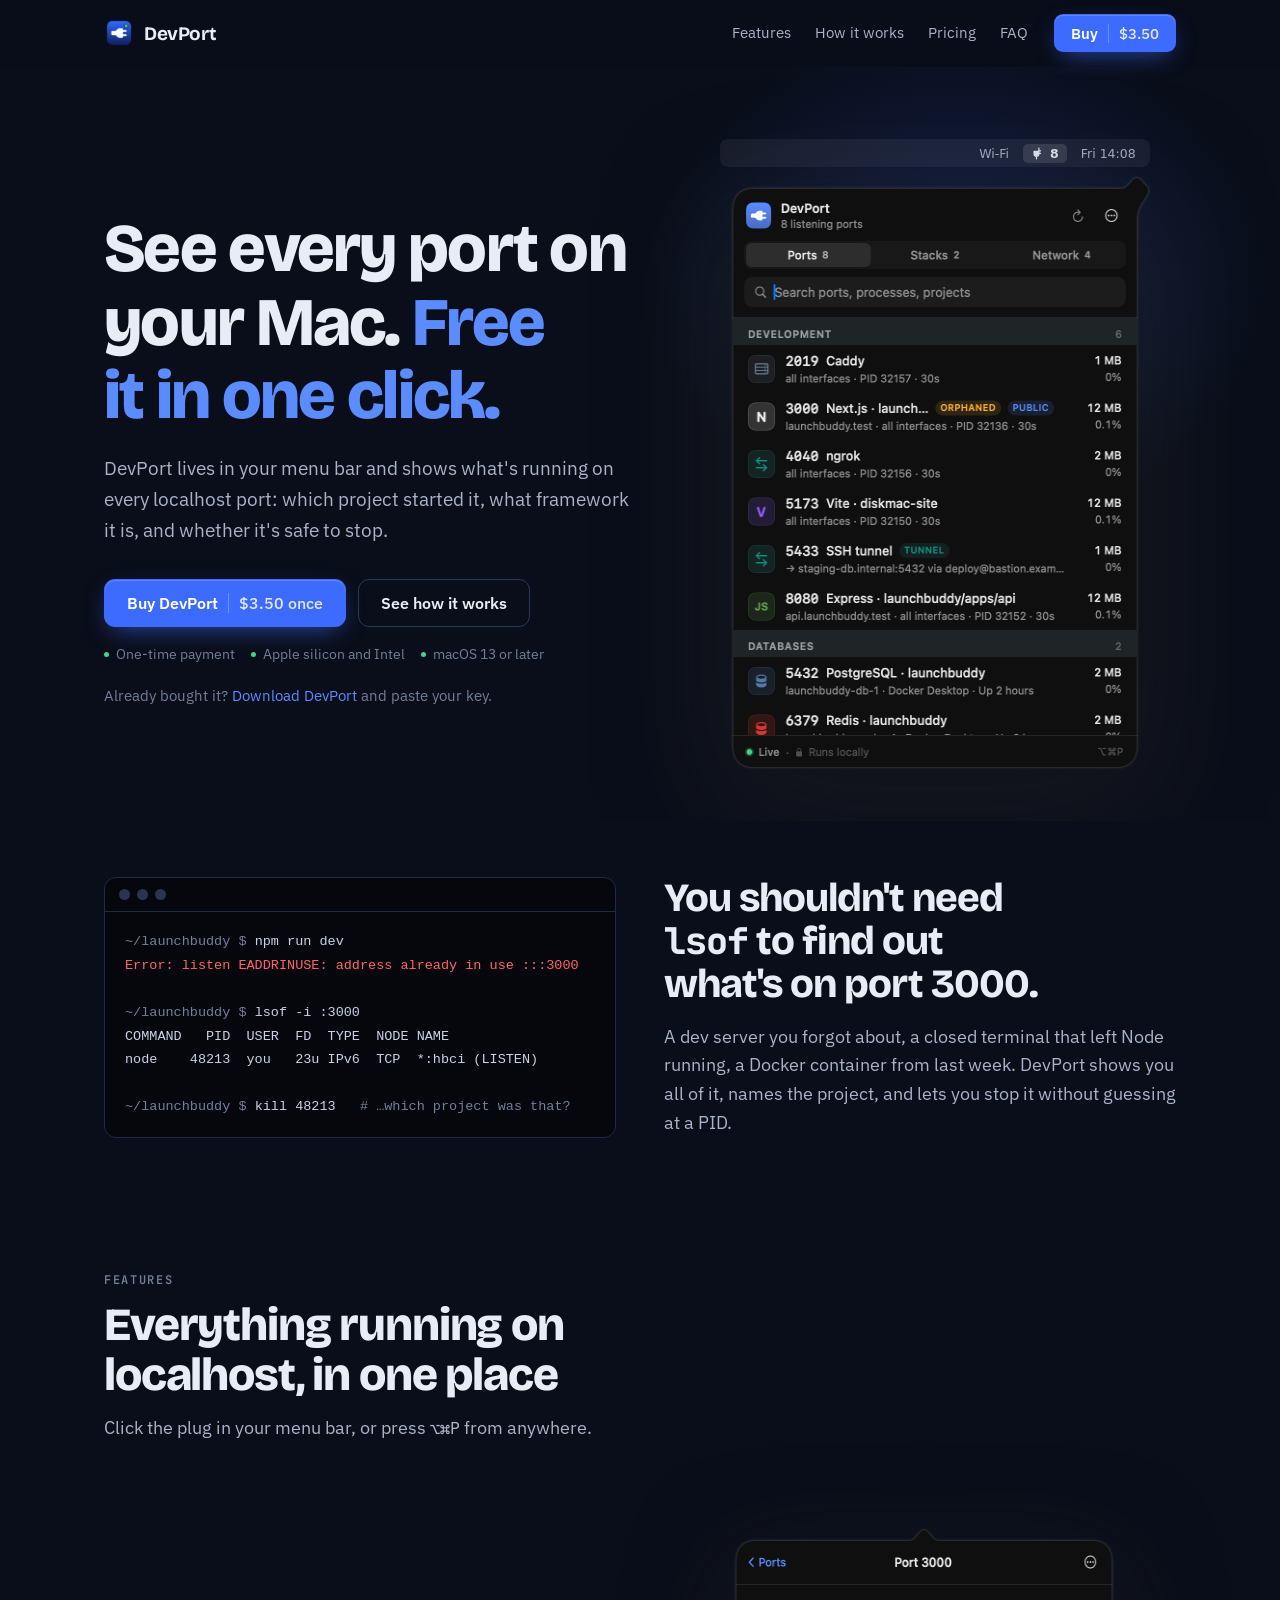
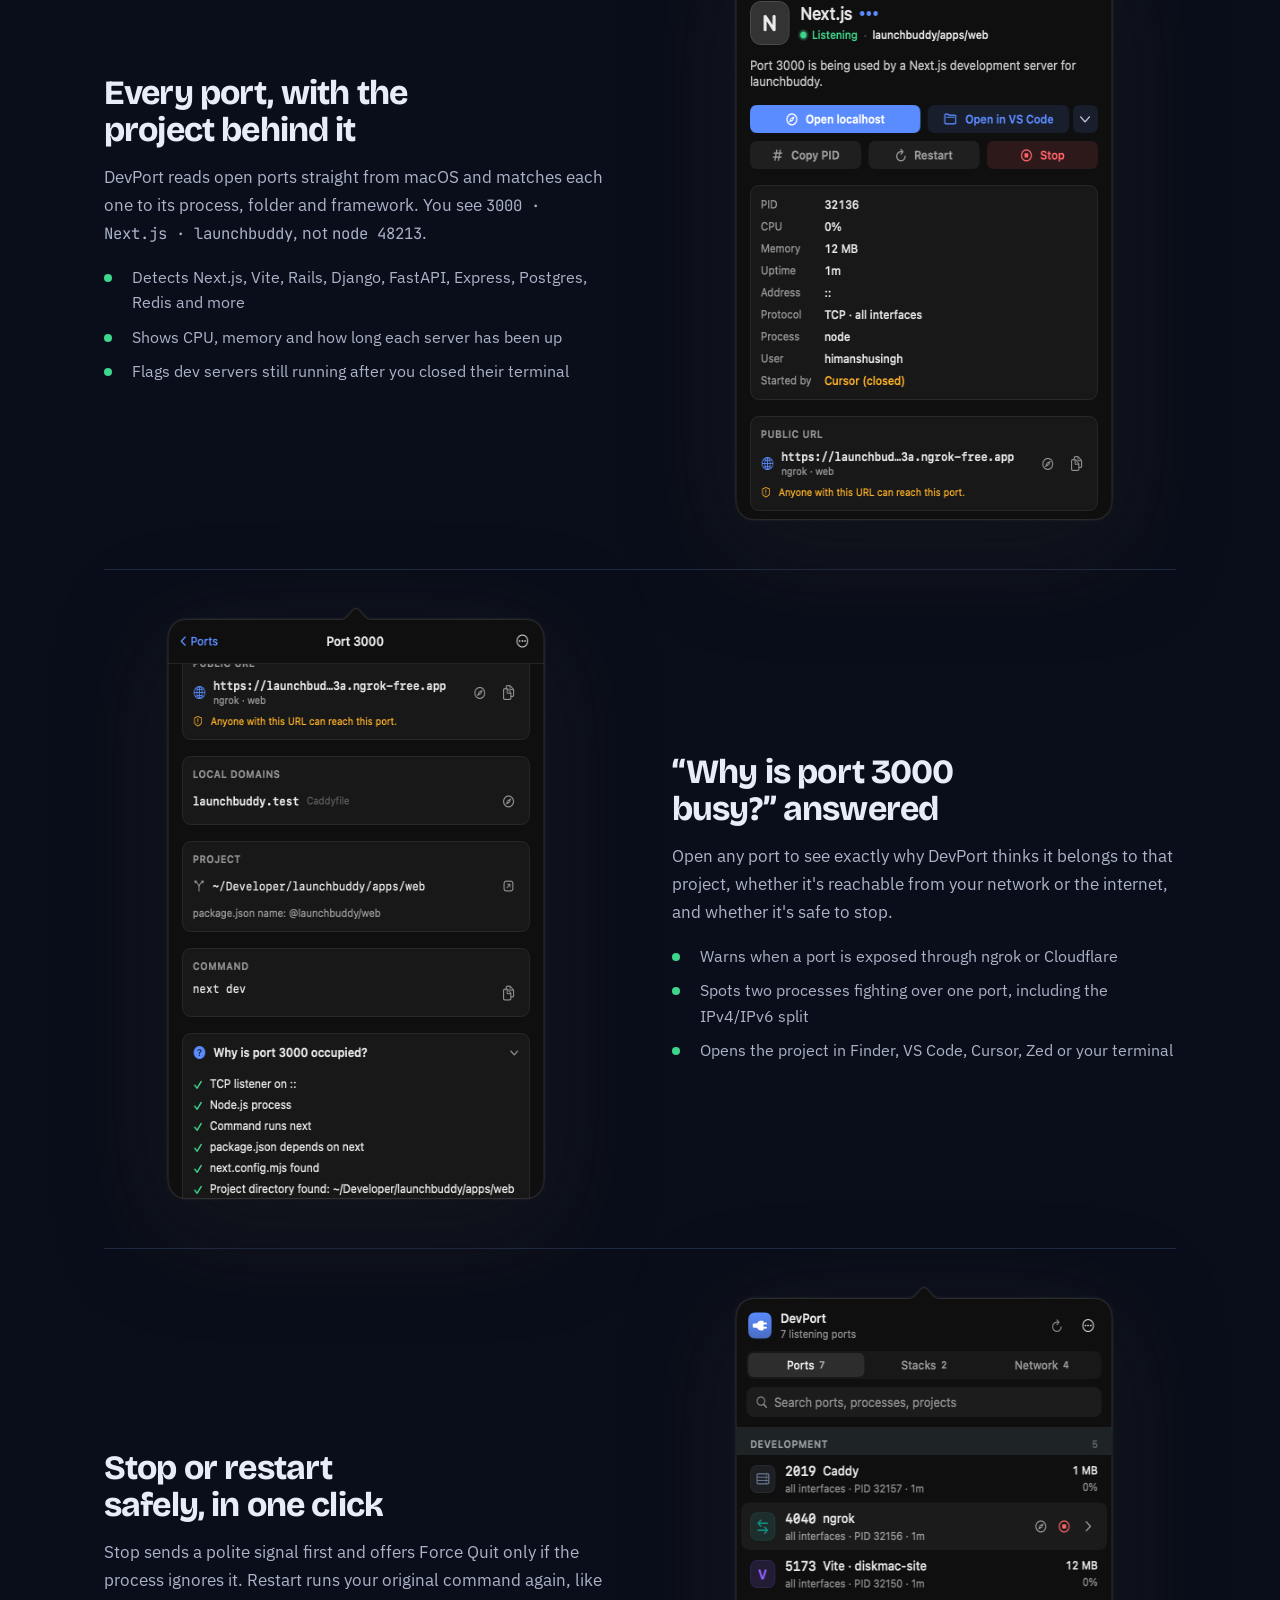
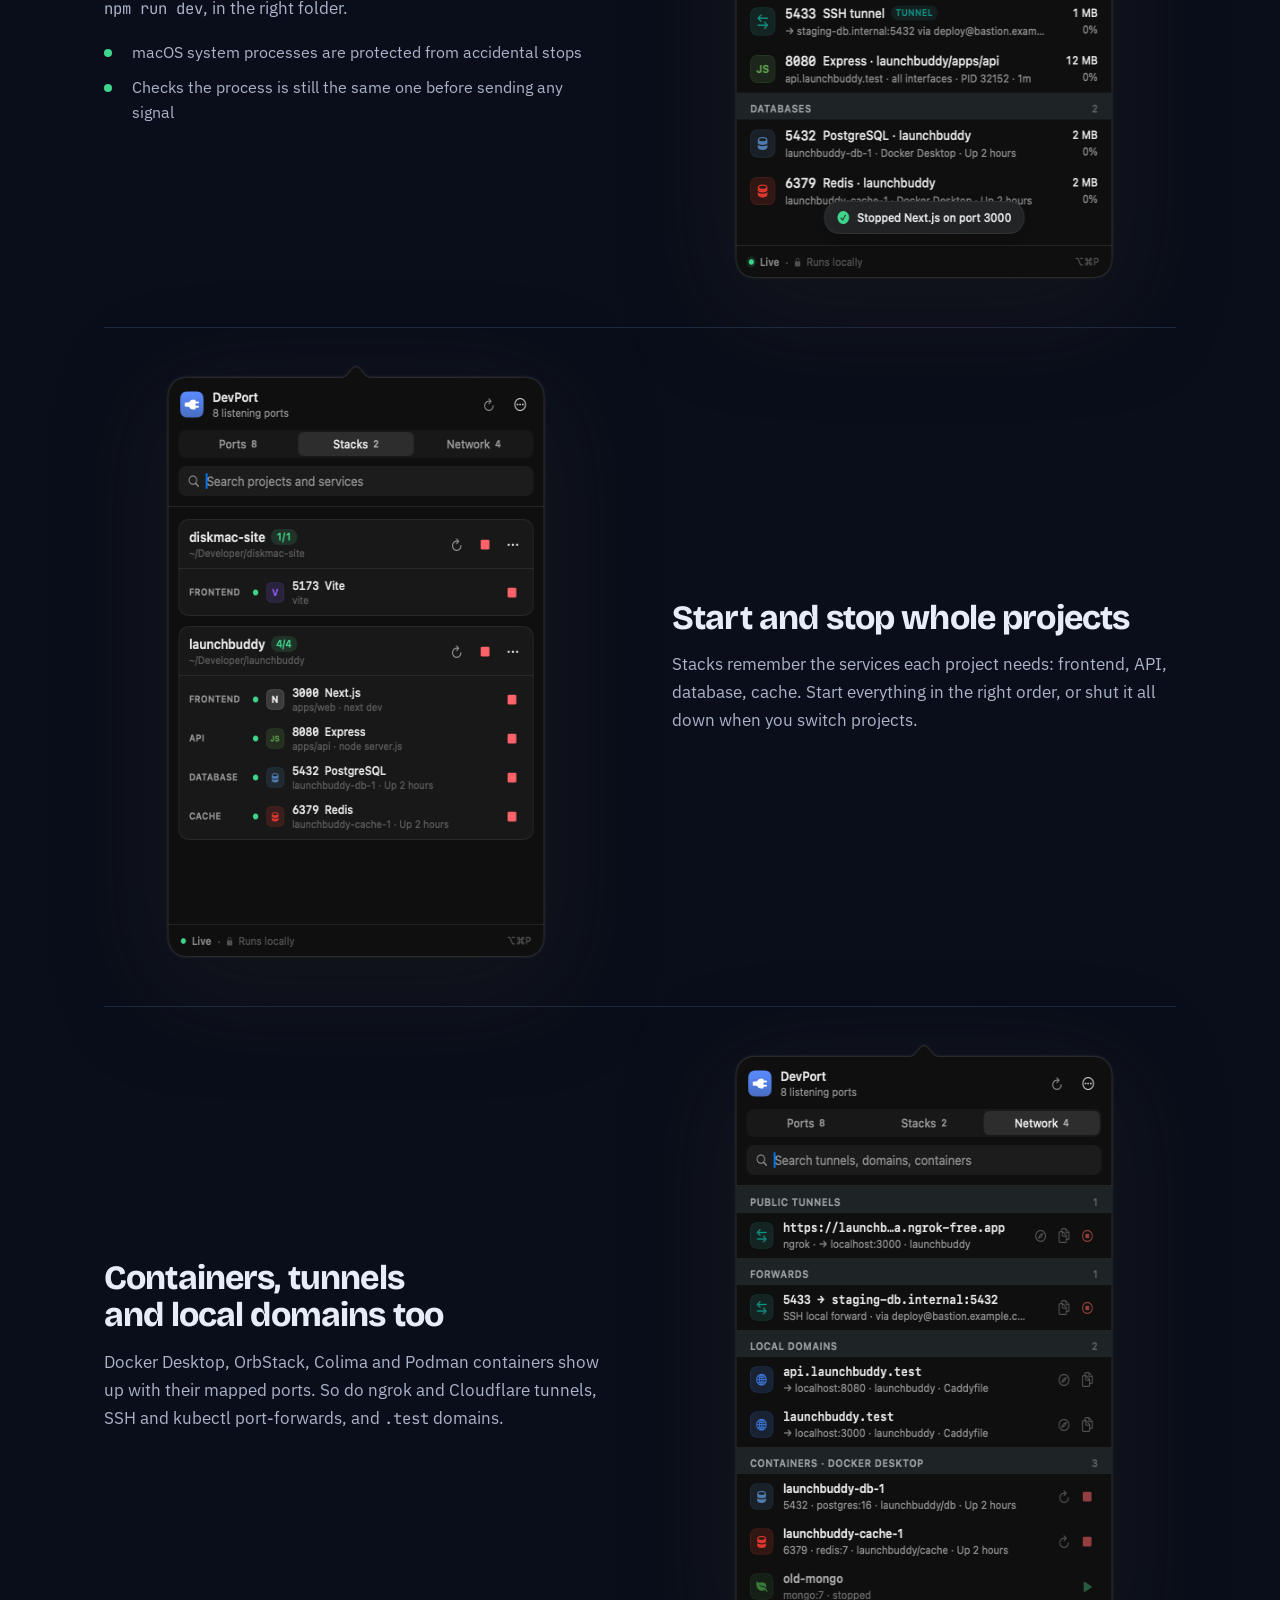
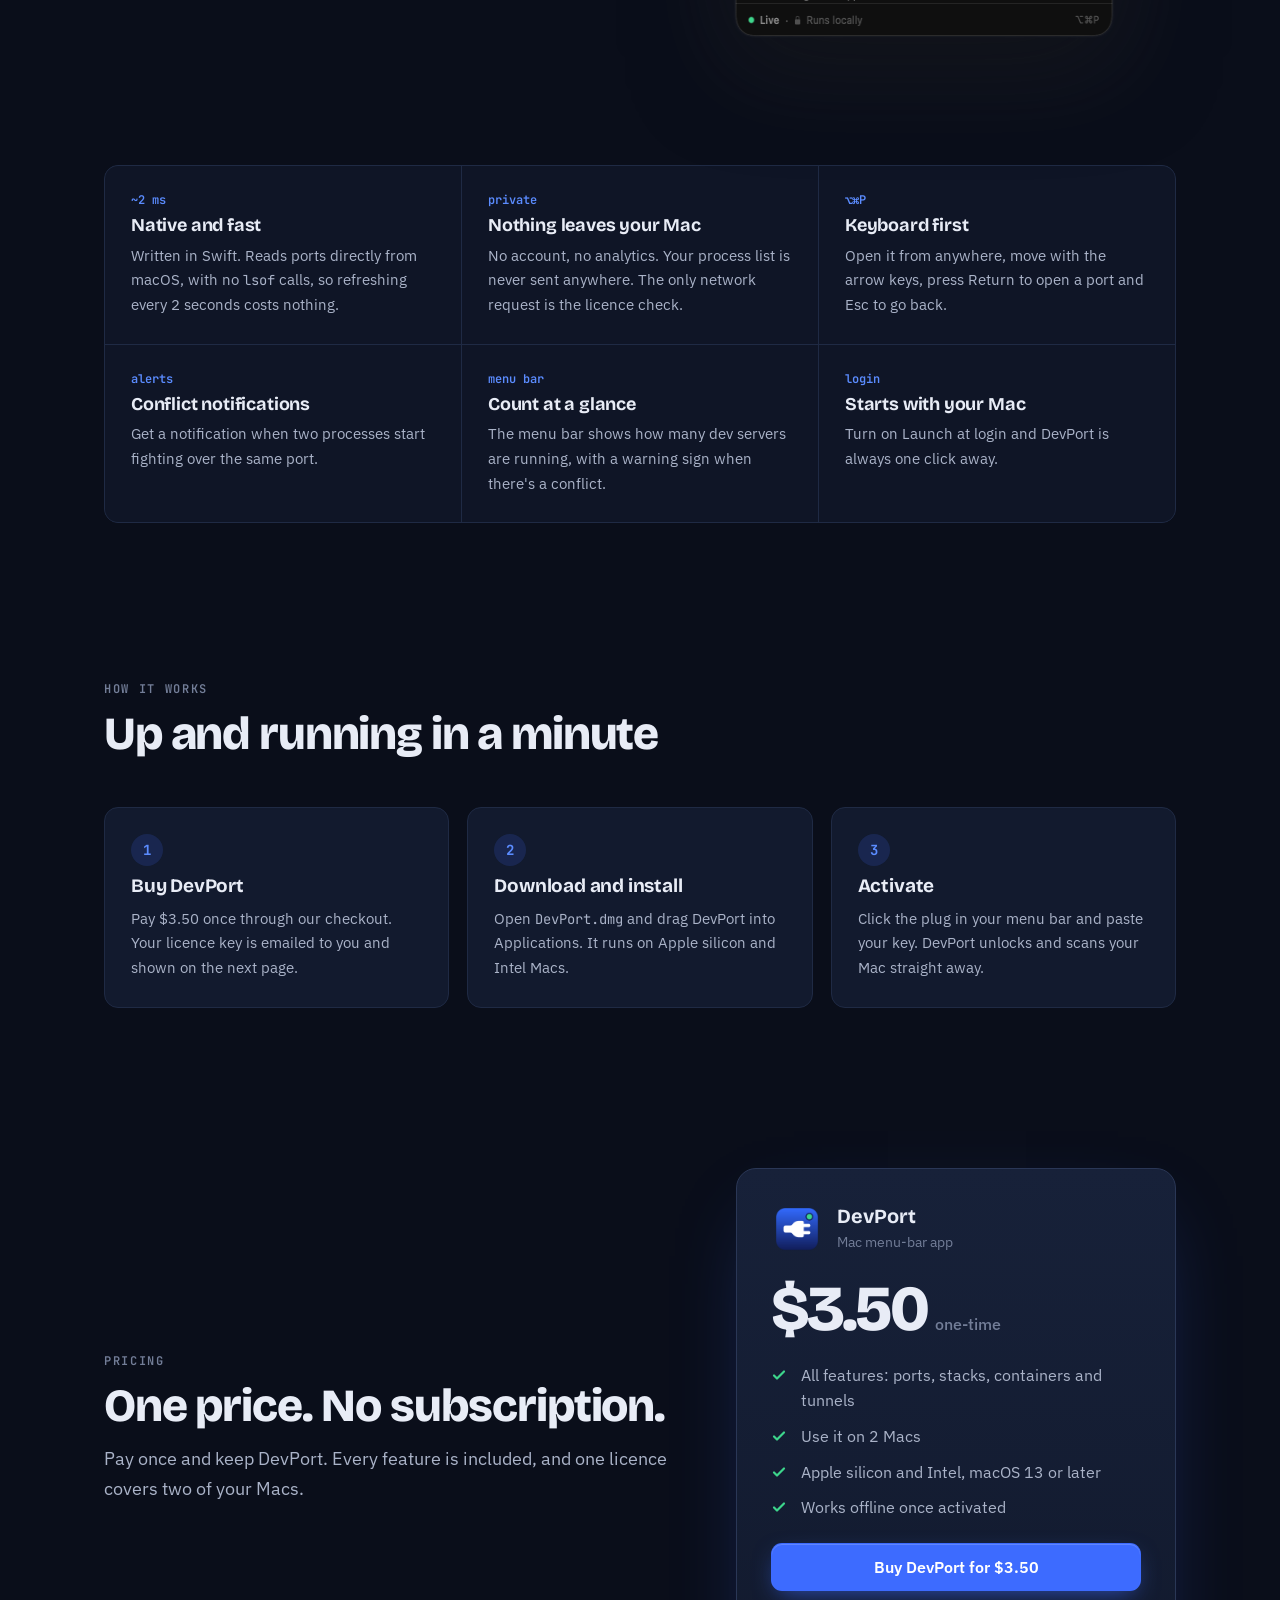
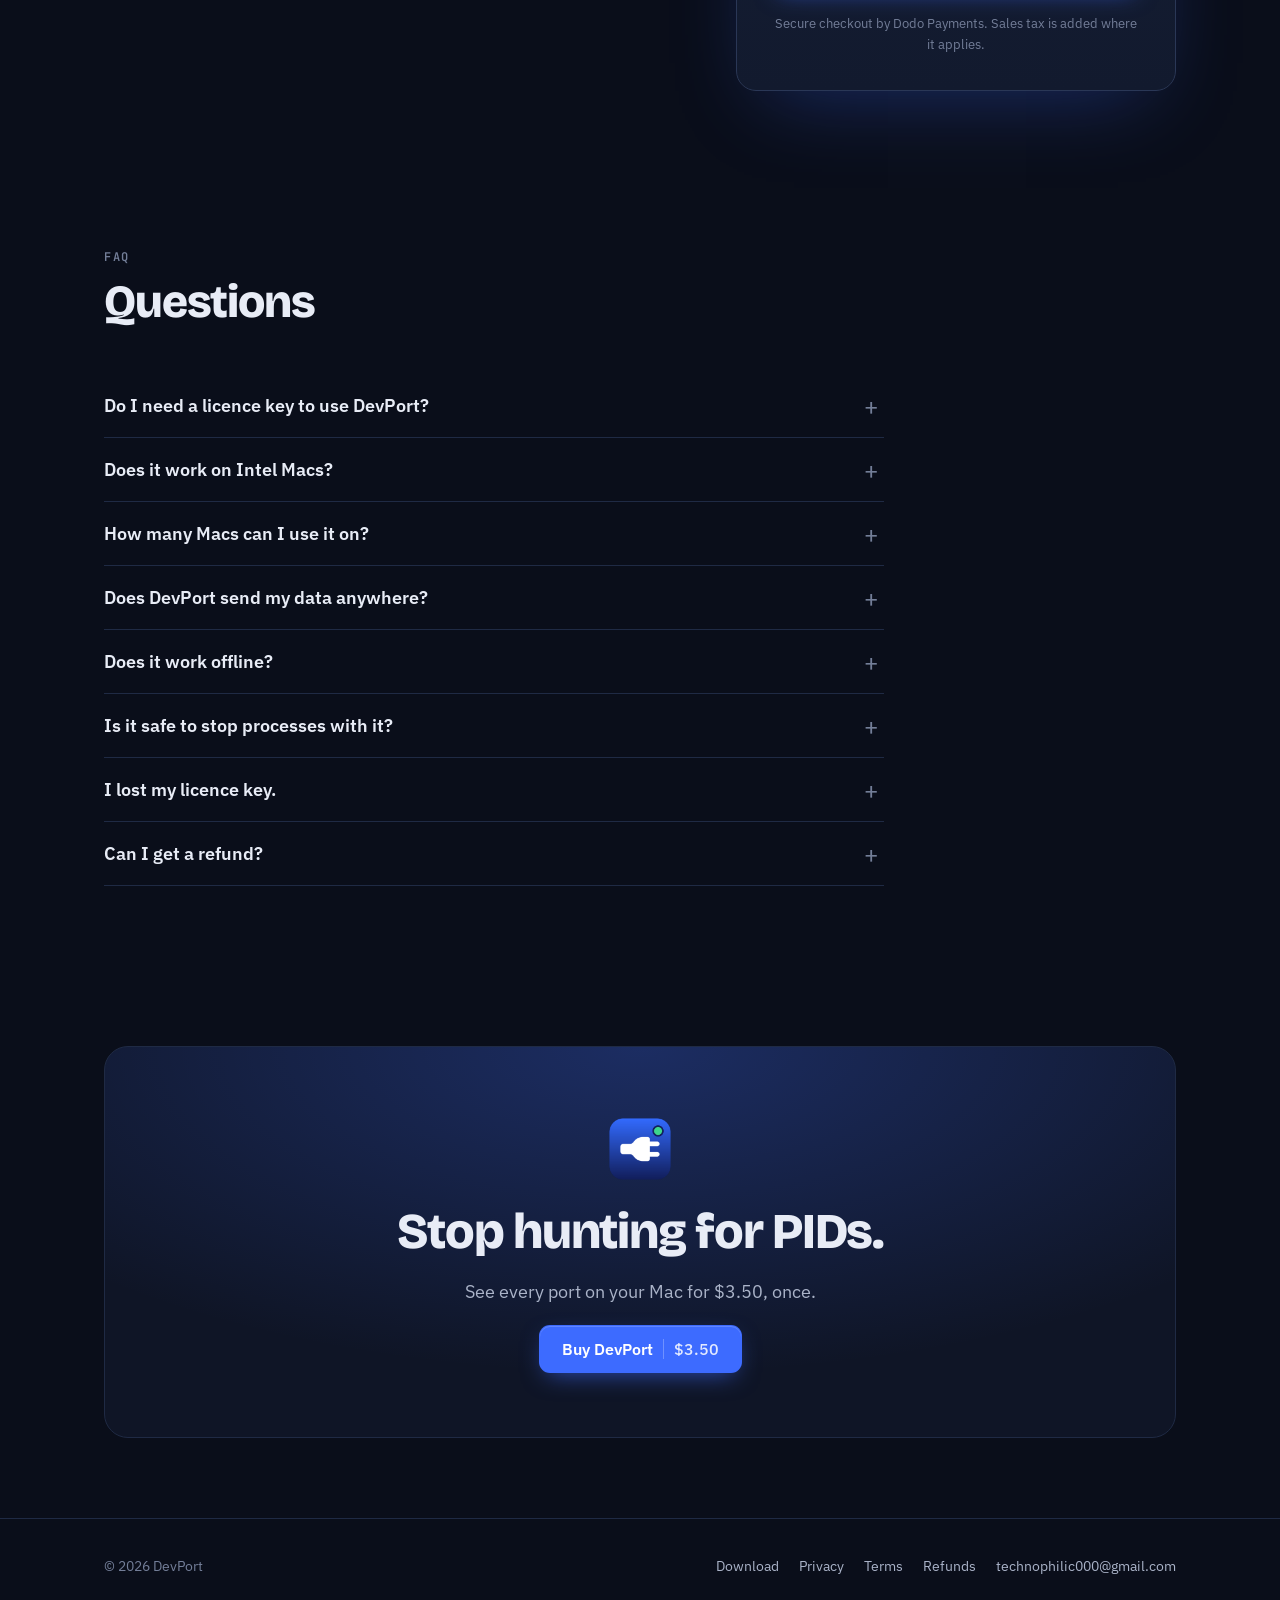
==== index.html @ 327ca601 "DevPort website: landing page, checkout thank-you page, policies and notarised DMG Static site for V" ====
<!doctype html>
<html lang="en">
<head>
<meta charset="utf-8">
<meta name="viewport" content="width=device-width, initial-scale=1, viewport-fit=cover">
<title>DevPort: see every port on your Mac</title>
<meta name="description" content="DevPort lives in your Mac's menu bar and shows what's running on every port: the project, the framework, the process. Stop or restart it in one click. $3.50 once.">
<meta property="og:title" content="DevPort: see every port on your Mac">
<meta property="og:description" content="Port 3000 is taken again. DevPort tells you by what and frees it in one click. A $3.50 Mac menu-bar app.">
<meta property="og:image" content="/assets/ports-list.png">
<meta property="og:type" content="website">
<meta name="twitter:card" content="summary_large_image">
<meta name="theme-color" content="#0A0E1A">
<link rel="icon" type="image/png" href="/assets/favicon.png">
<link rel="apple-touch-icon" href="/assets/icon.png">
<link rel="preconnect" href="https://fonts.googleapis.com">
<link rel="preconnect" href="https://fonts.gstatic.com" crossorigin>
<link rel="stylesheet" href="https://fonts.googleapis.com/css2?family=Bricolage+Grotesque:opsz,wght@12..96,600;12..96,700;12..96,800&family=IBM+Plex+Sans:wght@400;500;600&family=JetBrains+Mono:wght@400;600&display=swap">
<link rel="stylesheet" href="/styles.css">
<script type="application/ld+json">
{"@context":"https://schema.org","@type":"SoftwareApplication","name":"DevPort","operatingSystem":"macOS 13 or later","applicationCategory":"DeveloperApplication","offers":{"@type":"Offer","price":"3.50","priceCurrency":"USD"}}
</script>
</head>
<body>

<nav id="nav"><div class="wrap">
  <a class="brand" href="/"><img src="/assets/icon.png" alt="">DevPort</a>
  <div class="links">
    <a href="#features">Features</a>
    <a href="#how">How it works</a>
    <a href="#pricing">Pricing</a>
    <a href="#faq">FAQ</a>
  </div>
  <a class="btn btn-primary btn-sm" data-buy href="https://checkout.dodopayments.com/buy/pdt_0NoQZXsQrLCafVXr53l5H">Buy <span class="price">$3.50</span></a>
</div></nav>

<header class="hero"><div class="wrap">
  <div>
    <h1>See every port on your Mac. <em>Free it in one click.</em></h1>
    <p class="sub">DevPort lives in your menu bar and shows what's running on every localhost port: which project started it, what framework it is, and whether it's safe to stop.</p>
    <div class="cta-row">
      <a class="btn btn-primary" data-buy href="https://checkout.dodopayments.com/buy/pdt_0NoQZXsQrLCafVXr53l5H">Buy DevPort <span class="price">$3.50 once</span></a>
      <a class="btn btn-ghost" href="#features">See how it works</a>
    </div>
    <div class="meta">
      <span>One-time payment</span><span>Apple silicon and Intel</span><span>macOS 13 or later</span>
    </div>
    <p class="already">Already bought it? <a href="/DevPort.dmg" download>Download DevPort</a> and paste your key.</p>
  </div>
  <div class="shot">
    <div class="menubar-strip" aria-hidden="true">
      <span>Wi-Fi</span>
      <b><svg viewBox="0 0 16 16" fill="currentColor"><path d="M9 1.5a.75.75 0 0 1 1.5 0V4h1.25a.75.75 0 0 1 0 1.5H10.5V7h1.25a.75.75 0 0 1 0 1.5H10.5v.25A3.75 3.75 0 0 1 7.5 12.4V14.5a.75.75 0 0 1-1.5 0v-2.1A3.75 3.75 0 0 1 3 8.75V5.5a.75.75 0 0 1 .75-.75H9z"/></svg>8</b>
      <span>Fri 14:08</span>
    </div>
    <img src="/assets/ports-list.png" width="446" height="606" alt="DevPort's menu-bar window listing 8 ports: Next.js on 3000, Vite on 5173, Express on 8080, PostgreSQL on 5432 and Redis on 6379, each with its project name.">
  </div>
</div></header>

<section class="problem" aria-labelledby="problem-title"><div class="wrap">
  <div class="term" role="img" aria-label="A terminal showing an EADDRINUSE error for port 3000">
    <div class="bar"><i></i><i></i><i></i></div>
<pre><span class="p">~/launchbuddy $</span> npm run dev
<span class="e">Error: listen EADDRINUSE: address already in use :::3000</span>

<span class="p">~/launchbuddy $</span> lsof -i :3000
COMMAND   PID  USER  FD  TYPE  NODE NAME
node    48213  you   23u IPv6  TCP  *:hbci (LISTEN)

<span class="p">~/launchbuddy $</span> kill 48213   <span class="d"># …which project was that?</span></pre>
  </div>
  <div>
    <h2 id="problem-title">You shouldn't need <code>lsof</code> to find out what's on port 3000.</h2>
    <p>A dev server you forgot about, a closed terminal that left Node running, a Docker container from last week. DevPort shows you all of it, names the project, and lets you stop it without guessing at a PID.</p>
  </div>
</div></section>

<section id="features" aria-labelledby="features-title"><div class="wrap">
  <div class="section-head">
    <span class="eyebrow">Features</span>
    <h2 id="features-title">Everything running on localhost, in one place</h2>
    <p>Click the plug in your menu bar, or press <code>⌥⌘P</code> from anywhere.</p>
  </div>

  <div class="feature">
    <div class="text">
      <h3>Every port, with the project behind it</h3>
      <p>DevPort reads open ports straight from macOS and matches each one to its process, folder and framework. You see <code>3000 · Next.js · launchbuddy</code>, not <code>node 48213</code>.</p>
      <ul>
        <li>Detects Next.js, Vite, Rails, Django, FastAPI, Express, Postgres, Redis and more</li>
        <li>Shows CPU, memory and how long each server has been up</li>
        <li>Flags dev servers still running after you closed their terminal</li>
      </ul>
    </div>
    <div class="pic"><img src="/assets/detail-3000-hero.png" width="446" height="606" loading="lazy" alt="Port 3000 opened in DevPort: Next.js, the launchbuddy project, its process, memory and uptime."></div>
  </div>

  <div class="feature flip">
    <div class="text">
      <h3>“Why is port 3000 busy?” answered</h3>
      <p>Open any port to see exactly why DevPort thinks it belongs to that project, whether it's reachable from your network or the internet, and whether it's safe to stop.</p>
      <ul>
        <li>Warns when a port is exposed through ngrok or Cloudflare</li>
        <li>Spots two processes fighting over one port, including the IPv4/IPv6 split</li>
        <li>Opens the project in Finder, VS Code, Cursor, Zed or your terminal</li>
      </ul>
    </div>
    <div class="pic"><img src="/assets/detail-3000-why.png" width="446" height="606" loading="lazy" alt="Port 3000 detail: public URL warning, local domain, project path, command and a checklist explaining why the port is occupied."></div>
  </div>

  <div class="feature">
    <div class="text">
      <h3>Stop or restart safely, in one click</h3>
      <p>Stop sends a polite signal first and offers Force Quit only if the process ignores it. Restart runs your original command again, like <code>npm run dev</code>, in the right folder.</p>
      <ul>
        <li>macOS system processes are protected from accidental stops</li>
        <li>Checks the process is still the same one before sending any signal</li>
      </ul>
    </div>
    <div class="pic"><img src="/assets/stopped-toast.png" width="446" height="606" loading="lazy" alt="DevPort confirming that a server was stopped and its port is free."></div>
  </div>

  <div class="feature flip">
    <div class="text">
      <h3>Start and stop whole projects</h3>
      <p>Stacks remember the services each project needs: frontend, API, database, cache. Start everything in the right order, or shut it all down when you switch projects.</p>
    </div>
    <div class="pic"><img src="/assets/stacks.png" width="446" height="606" loading="lazy" alt="The Stacks tab showing two projects with their frontend, API, database and cache services."></div>
  </div>

  <div class="feature">
    <div class="text">
      <h3>Containers, tunnels and local domains too</h3>
      <p>Docker Desktop, OrbStack, Colima and Podman containers show up with their mapped ports. So do ngrok and Cloudflare tunnels, SSH and kubectl port-forwards, and <code>.test</code> domains.</p>
    </div>
    <div class="pic"><img src="/assets/network.png" width="446" height="606" loading="lazy" alt="The Network tab listing a public ngrok tunnel, an SSH forward, local domains and Docker containers."></div>
  </div>
</div></section>

<section aria-label="More features" style="padding-top:0"><div class="wrap">
  <div class="grid">
    <div><span class="k">~2 ms</span><h3>Native and fast</h3><p>Written in Swift. Reads ports directly from macOS, with no <code>lsof</code> calls, so refreshing every 2 seconds costs nothing.</p></div>
    <div><span class="k">private</span><h3>Nothing leaves your Mac</h3><p>No account, no analytics. Your process list is never sent anywhere. The only network request is the licence check.</p></div>
    <div><span class="k">⌥⌘P</span><h3>Keyboard first</h3><p>Open it from anywhere, move with the arrow keys, press Return to open a port and Esc to go back.</p></div>
    <div><span class="k">alerts</span><h3>Conflict notifications</h3><p>Get a notification when two processes start fighting over the same port.</p></div>
    <div><span class="k">menu bar</span><h3>Count at a glance</h3><p>The menu bar shows how many dev servers are running, with a warning sign when there's a conflict.</p></div>
    <div><span class="k">login</span><h3>Starts with your Mac</h3><p>Turn on Launch at login and DevPort is always one click away.</p></div>
  </div>
</div></section>

<section id="how" aria-labelledby="how-title"><div class="wrap">
  <div class="section-head">
    <span class="eyebrow">How it works</span>
    <h2 id="how-title">Up and running in a minute</h2>
  </div>
  <div class="steps">
    <div class="step"><span class="n">1</span><h3>Buy DevPort</h3><p>Pay $3.50 once through our checkout. Your licence key is emailed to you and shown on the next page.</p></div>
    <div class="step"><span class="n">2</span><h3>Download and install</h3><p>Open <code>DevPort.dmg</code> and drag DevPort into Applications. It runs on Apple silicon and Intel Macs.</p></div>
    <div class="step"><span class="n">3</span><h3>Activate</h3><p>Click the plug in your menu bar and paste your key. DevPort unlocks and scans your Mac straight away.</p></div>
  </div>
</div></section>

<section id="pricing" class="pricing" aria-labelledby="pricing-title"><div class="wrap">
  <div class="section-head" style="margin-bottom:0">
    <span class="eyebrow">Pricing</span>
    <h2 id="pricing-title">One price. No subscription.</h2>
    <p>Pay once and keep DevPort. Every feature is included, and one licence covers two of your Macs.</p>
  </div>
  <div class="price-card">
    <div class="top"><img src="/assets/icon.png" alt=""><div><strong style="font:700 20px var(--display)">DevPort</strong><div style="color:var(--ink-3);font-size:14px">Mac menu-bar app</div></div></div>
    <div class="amount">$3.50<small>one-time</small></div>
    <ul>
      <li><svg width="16" height="16" viewBox="0 0 16 16" fill="none" stroke="currentColor" stroke-width="2.2" stroke-linecap="round" stroke-linejoin="round"><path d="M3 8.5l3 3 7-7"/></svg>All features: ports, stacks, containers and tunnels</li>
      <li><svg width="16" height="16" viewBox="0 0 16 16" fill="none" stroke="currentColor" stroke-width="2.2" stroke-linecap="round" stroke-linejoin="round"><path d="M3 8.5l3 3 7-7"/></svg>Use it on 2 Macs</li>
      <li><svg width="16" height="16" viewBox="0 0 16 16" fill="none" stroke="currentColor" stroke-width="2.2" stroke-linecap="round" stroke-linejoin="round"><path d="M3 8.5l3 3 7-7"/></svg>Apple silicon and Intel, macOS 13 or later</li>
      <li><svg width="16" height="16" viewBox="0 0 16 16" fill="none" stroke="currentColor" stroke-width="2.2" stroke-linecap="round" stroke-linejoin="round"><path d="M3 8.5l3 3 7-7"/></svg>Works offline once activated</li>
    </ul>
    <a class="btn btn-primary" data-buy href="https://checkout.dodopayments.com/buy/pdt_0NoQZXsQrLCafVXr53l5H">Buy DevPort for $3.50</a>
    <p class="fine">Secure checkout by Dodo Payments. Sales tax is added where it applies.</p>
  </div>
</div></section>

<section id="faq" aria-labelledby="faq-title"><div class="wrap">
  <div class="section-head">
    <span class="eyebrow">FAQ</span>
    <h2 id="faq-title">Questions</h2>
  </div>
  <div class="faq">
    <details><summary>Do I need a licence key to use DevPort?</summary><p>Yes. Anyone can download the app, but it only starts working after you activate it with a key. You get the key by email and on the thank-you page right after you pay.</p></details>
    <details><summary>Does it work on Intel Macs?</summary><p>Yes. The download is a single universal app that runs natively on both Apple silicon (M1 and later) and Intel Macs with macOS 13 Ventura or later.</p></details>
    <details><summary>How many Macs can I use it on?</summary><p>Two. If you replace a Mac, open DevPort Settings and choose Deactivate this Mac to free the seat, then activate on the new one.</p></details>
    <details><summary>Does DevPort send my data anywhere?</summary><p>No. Process and port information stays on your Mac. The only network request DevPort makes is to our payment provider to check your licence.</p></details>
    <details><summary>Does it work offline?</summary><p>Yes. After activation DevPort keeps working offline. It rechecks the licence quietly when you're online, and only needs to reach the server once every 30 days.</p></details>
    <details><summary>Is it safe to stop processes with it?</summary><p>DevPort refuses to stop macOS system processes, asks the process to quit politely before offering Force Quit, and checks it's still the same process before sending any signal.</p></details>
    <details><summary>I lost my licence key.</summary><p>Search your inbox for the receipt from Dodo Payments. If you can't find it, email <a href="mailto:technophilic000@gmail.com">technophilic000@gmail.com</a> with the address you paid with.</p></details>
    <details><summary>Can I get a refund?</summary><p>Yes, within 14 days if DevPort doesn't work for you. See the <a href="/refunds">refund policy</a>.</p></details>
  </div>
</div></section>

<section class="final" aria-labelledby="final-title"><div class="wrap">
  <div class="box">
    <img src="/assets/icon.png" alt="">
    <h2 id="final-title">Stop hunting for PIDs.</h2>
    <p>See every port on your Mac for $3.50, once.</p>
    <a class="btn btn-primary" data-buy href="https://checkout.dodopayments.com/buy/pdt_0NoQZXsQrLCafVXr53l5H">Buy DevPort <span class="price">$3.50</span></a>
  </div>
</div></section>

<footer><div class="wrap">
  <span>© 2026 DevPort</span>
  <div class="links">
    <a href="/DevPort.dmg" download>Download</a>
    <a href="/privacy">Privacy</a>
    <a href="/terms">Terms</a>
    <a href="/refunds">Refunds</a>
    <a href="mailto:technophilic000@gmail.com">technophilic000@gmail.com</a>
  </div>
</div></footer>

<script>
// Checkout returns to /thanks, which shows the licence key and the download.
(function () {
  if (!/^https?:$/.test(location.protocol)) return;
  var back = location.origin + "/thanks";
  document.querySelectorAll("a[data-buy]").forEach(function (a) {
    var url = new URL(a.href);
    url.searchParams.set("quantity", "1");
    url.searchParams.set("redirect_url", back);
    a.href = url.toString();
  });
})();
var nav = document.getElementById("nav");
addEventListener("scroll", function () { nav.classList.toggle("scrolled", scrollY > 8); }, { passive: true });
</script>
</body>
</html>
---- styles.css ----
/* DevPort — site styles. Colours come from the app icon: plug-blue ground,
   the green "listening" dot, and the app's own warning/danger hues. */
:root{
  --bg:#0A0E1A; --bg-2:#0F1526; --card:#121A2E; --card-2:#172139;
  --ink:#E8ECF6; --ink-2:#AAB3C8; --ink-3:#737E98;
  --rule:#1F2A44; --rule-2:#2A3756;
  --blue:#3D6BFF; --blue-2:#5B8CFF; --blue-deep:#1C2E8C;
  --green:#3DD68C; --amber:#FFB224; --red:#FF6369;
  --display:"Bricolage Grotesque",ui-sans-serif,system-ui,-apple-system,sans-serif;
  --body:"IBM Plex Sans",ui-sans-serif,system-ui,-apple-system,sans-serif;
  --mono:"JetBrains Mono",ui-monospace,SFMono-Regular,Menlo,monospace;
  --radius:14px;
  color-scheme:dark;
}
*{box-sizing:border-box}
html{scroll-behavior:smooth;scroll-padding-top:80px}
body{margin:0;background:var(--bg);color:var(--ink);font:16.5px/1.65 var(--body);-webkit-font-smoothing:antialiased}
img{max-width:100%;display:block}
a{color:var(--blue-2);text-decoration:none}
a:hover{text-decoration:underline}
:focus-visible{outline:2px solid var(--blue-2);outline-offset:3px;border-radius:6px}
h1,h2,h3{font-family:var(--display);margin:0;letter-spacing:-.025em;text-wrap:balance;line-height:1.08}
p{margin:0}
code,.mono{font-family:var(--mono);font-size:.92em}
.wrap{max-width:1120px;margin:0 auto;padding-inline:24px}
.eyebrow{font:600 12px/1 var(--mono);letter-spacing:.14em;text-transform:uppercase;color:var(--ink-3)}

/* buttons */
.btn{display:inline-flex;align-items:center;justify-content:center;gap:10px;height:48px;padding:0 22px;border-radius:11px;font:600 16px var(--body);border:1px solid transparent;cursor:pointer;white-space:nowrap;transition:transform .12s ease,background .12s ease}
.btn:hover{text-decoration:none;transform:translateY(-1px)}
.btn-primary{background:var(--blue);color:#fff;box-shadow:0 8px 24px -8px rgba(61,107,255,.7),inset 0 1px 0 rgba(255,255,255,.18)}
.btn-primary:hover{background:#4E78FF}
.btn-ghost{background:transparent;color:var(--ink);border-color:var(--rule-2)}
.btn-ghost:hover{background:var(--card)}
.btn-sm{height:38px;padding:0 16px;font-size:14.5px;border-radius:9px}
.btn .price{font-weight:500;opacity:.85;padding-left:10px;border-left:1px solid rgba(255,255,255,.3)}

/* nav */
nav{position:sticky;top:0;z-index:10;background:rgba(10,14,26,.8);backdrop-filter:saturate(1.4) blur(14px);-webkit-backdrop-filter:saturate(1.4) blur(14px);border-bottom:1px solid transparent;transition:border-color .2s}
nav.scrolled{border-bottom-color:var(--rule)}
nav .wrap{display:flex;align-items:center;gap:26px;height:66px}
.brand{display:flex;align-items:center;gap:10px;font:700 19px var(--display);color:var(--ink);letter-spacing:-.02em}
.brand:hover{text-decoration:none}
.brand img{width:30px;height:30px}
nav .links{display:flex;gap:24px;margin-left:auto}
nav .links a{color:var(--ink-2);font-size:15px}
nav .links a:hover{color:var(--ink);text-decoration:none}

/* hero */
.hero{padding-block:72px 40px;position:relative;overflow:hidden}
.hero::before{content:"";position:absolute;inset:-20% -10% auto 40%;height:720px;background:radial-gradient(closest-side,rgba(61,107,255,.22),transparent 70%);pointer-events:none}
.hero .wrap{display:grid;grid-template-columns:minmax(0,1.05fr) minmax(0,.95fr);gap:56px;align-items:center;position:relative}
.hero h1{font-size:clamp(42px,6vw,68px);font-weight:800}
.hero h1 em{font-style:normal;color:var(--blue-2)}
.hero .sub{font-size:19px;color:var(--ink-2);margin-top:20px;max-width:34em}
.cta-row{display:flex;flex-wrap:wrap;gap:12px;align-items:center;margin-top:32px}
.meta{margin-top:16px;color:var(--ink-3);font-size:14px;display:flex;flex-wrap:wrap;gap:6px 16px}
.meta span{display:inline-flex;align-items:center;gap:7px}
.meta span::before{content:"";width:5px;height:5px;border-radius:50%;background:var(--green)}
.already{margin-top:18px;font-size:14.5px;color:var(--ink-3)}
.shot{position:relative;justify-self:center;max-width:430px;width:100%}
.shot img{filter:drop-shadow(0 30px 60px rgba(0,0,0,.55)) drop-shadow(0 0 1px rgba(255,255,255,.2))}
.menubar-strip{display:flex;justify-content:flex-end;align-items:center;gap:14px;height:28px;padding-inline:14px;margin-bottom:8px;border-radius:8px;background:rgba(255,255,255,.06);font:500 12.5px -apple-system,system-ui,sans-serif;color:var(--ink-2)}
.menubar-strip b{color:var(--ink);font-weight:600;display:inline-flex;gap:6px;align-items:center;background:rgba(255,255,255,.12);padding:2px 8px;border-radius:5px}
.menubar-strip svg{width:13px;height:13px}

/* terminal problem strip */
.problem{padding-block:56px}
.problem .wrap{display:grid;grid-template-columns:minmax(0,1fr) minmax(0,1fr);gap:48px;align-items:center}
.term{background:#05070D;border:1px solid var(--rule);border-radius:12px;overflow:hidden;font:13.5px/1.75 var(--mono)}
.term .bar{display:flex;gap:7px;padding:11px 14px;border-bottom:1px solid var(--rule)}
.term .bar i{width:11px;height:11px;border-radius:50%;background:#2A3350}
.term pre{margin:0;padding:18px 20px;white-space:pre-wrap;word-break:break-word;color:#C9D1E6}
.term .p{color:var(--ink-3)} .term .e{color:var(--red)} .term .d{color:var(--ink-3)}
.problem h2{font-size:clamp(30px,3.6vw,40px);font-weight:750}
.problem p{color:var(--ink-2);margin-top:16px;font-size:17.5px}

/* features */
section{padding-block:80px}
.section-head{max-width:40em;display:grid;gap:14px;margin-bottom:48px}
.section-head h2{font-size:clamp(32px,4vw,46px);font-weight:800}
.section-head p{color:var(--ink-2);font-size:18px}
.feature{display:grid;grid-template-columns:minmax(0,1fr) minmax(0,1fr);gap:64px;align-items:center;padding-block:36px}
.feature + .feature{border-top:1px solid var(--rule)}
.feature.flip .text{order:2}
.feature h3{font-size:clamp(26px,3vw,34px);font-weight:750}
.feature p{color:var(--ink-2);margin-top:14px;font-size:17px}
.feature ul{margin:18px 0 0;padding:0;list-style:none;display:grid;gap:9px}
.feature li{display:grid;grid-template-columns:18px 1fr;gap:10px;color:var(--ink-2);font-size:15.5px}
.feature li::before{content:"";width:8px;height:8px;margin-top:9px;border-radius:50%;background:var(--green)}
.feature .pic{justify-self:center;max-width:400px;width:100%}
.feature .pic img{filter:drop-shadow(0 24px 50px rgba(0,0,0,.5)) drop-shadow(0 0 1px rgba(255,255,255,.18))}

.grid{display:grid;grid-template-columns:repeat(3,minmax(0,1fr));gap:1px;background:var(--rule);border:1px solid var(--rule);border-radius:var(--radius);overflow:hidden}
.grid div{background:var(--bg-2);padding:26px;display:grid;gap:8px;align-content:start}
.grid h3{font-size:18px;font-weight:700;letter-spacing:-.01em}
.grid p{color:var(--ink-2);font-size:15px}
.grid .k{font:600 12px var(--mono);color:var(--blue-2)}

/* steps */
.steps{display:grid;grid-template-columns:repeat(3,minmax(0,1fr));gap:18px;counter-reset:s}
.step{background:var(--card);border:1px solid var(--rule);border-radius:var(--radius);padding:26px;display:grid;gap:10px;align-content:start}
.step .n{width:32px;height:32px;border-radius:50%;display:grid;place-items:center;font:700 14px var(--mono);background:rgba(61,107,255,.16);color:var(--blue-2)}
.step h3{font-size:19px;font-weight:700;letter-spacing:-.01em}
.step p{color:var(--ink-2);font-size:15px}

/* pricing */
.pricing .wrap{display:grid;grid-template-columns:minmax(0,1fr) minmax(0,440px);gap:56px;align-items:center}
.price-card{background:linear-gradient(180deg,var(--card-2),var(--card));border:1px solid var(--rule-2);border-radius:20px;padding:34px;display:grid;gap:22px;box-shadow:0 30px 80px -30px rgba(61,107,255,.35)}
.price-card .top{display:flex;align-items:center;gap:14px}
.price-card .top img{width:52px;height:52px}
.price-card .amount{font:800 64px/1 var(--display);letter-spacing:-.04em}
.price-card .amount small{font:500 16px var(--body);color:var(--ink-3);letter-spacing:0;margin-left:8px}
.price-card ul{margin:0;padding:0;list-style:none;display:grid;gap:10px}
.price-card li{display:grid;grid-template-columns:20px 1fr;gap:10px;font-size:15.5px;color:var(--ink-2)}
.price-card li svg{margin-top:4px;color:var(--green)}
.price-card .btn{width:100%}
.price-card .fine{font-size:13px;color:var(--ink-3);text-align:center}

/* faq */
.faq{max-width:780px}
.faq details{border-bottom:1px solid var(--rule)}
.faq summary{list-style:none;cursor:pointer;padding:20px 40px 20px 0;font:600 17.5px var(--body);position:relative}
.faq summary::-webkit-details-marker{display:none}
.faq summary::after{content:"+";position:absolute;right:6px;top:16px;font:400 24px var(--body);color:var(--ink-3);transition:transform .2s}
.faq details[open] summary::after{transform:rotate(45deg)}
.faq details p{color:var(--ink-2);padding:0 40px 22px 0;font-size:16px}

/* final cta */
.final{text-align:center}
.final .box{background:radial-gradient(120% 140% at 50% 0%,rgba(61,107,255,.28),transparent 60%),var(--bg-2);border:1px solid var(--rule);border-radius:24px;padding:64px 24px;display:grid;justify-items:center;gap:18px}
.final img{width:76px;height:76px}
.final h2{font-size:clamp(32px,4.4vw,50px);font-weight:800}
.final p{color:var(--ink-2);font-size:18px}

/* footer */
footer{border-top:1px solid var(--rule);padding-block:36px;color:var(--ink-3);font-size:14px}
footer .wrap{display:flex;flex-wrap:wrap;gap:14px 28px;align-items:center}
footer .links{display:flex;flex-wrap:wrap;gap:20px;margin-left:auto}
footer a{color:var(--ink-2)}

/* legal / thanks pages */
.page{padding-block:64px 96px}
.page .wrap{max-width:760px}
.page h1{font-size:clamp(34px,5vw,48px);font-weight:800;margin-bottom:10px}
.page h2{font-size:22px;font-weight:700;margin:36px 0 10px;letter-spacing:-.015em}
.page p,.page li{color:var(--ink-2)}
.page p+p{margin-top:12px}
.page ul,.page ol{padding-left:22px;display:grid;gap:8px}
.page .updated{color:var(--ink-3);font-size:14px}

.keybox{display:flex;gap:10px;align-items:center;background:#05070D;border:1px solid var(--rule-2);border-radius:12px;padding:14px 16px;margin-top:10px}
.keybox code{flex:1;font-size:15px;color:var(--ink);word-break:break-all}
.card{background:var(--card);border:1px solid var(--rule);border-radius:var(--radius);padding:26px;margin-top:22px}
.card h2{margin-top:0}

@media (max-width:900px){
  nav .links{display:none}
  .hero .wrap,.problem .wrap,.feature,.pricing .wrap{grid-template-columns:minmax(0,1fr);gap:36px}
  .feature.flip .text{order:0}
  .grid,.steps{grid-template-columns:minmax(0,1fr)}
  .hero{padding-top:48px}
  .shot{max-width:380px}
}
@media (max-width:520px){
  .wrap{padding-inline:16px}
  nav .btn .price{display:none}
  .cta-row .btn{width:100%}
  section{padding-block:56px}
}
@media (prefers-reduced-motion:reduce){*{transition:none!important;scroll-behavior:auto!important}}
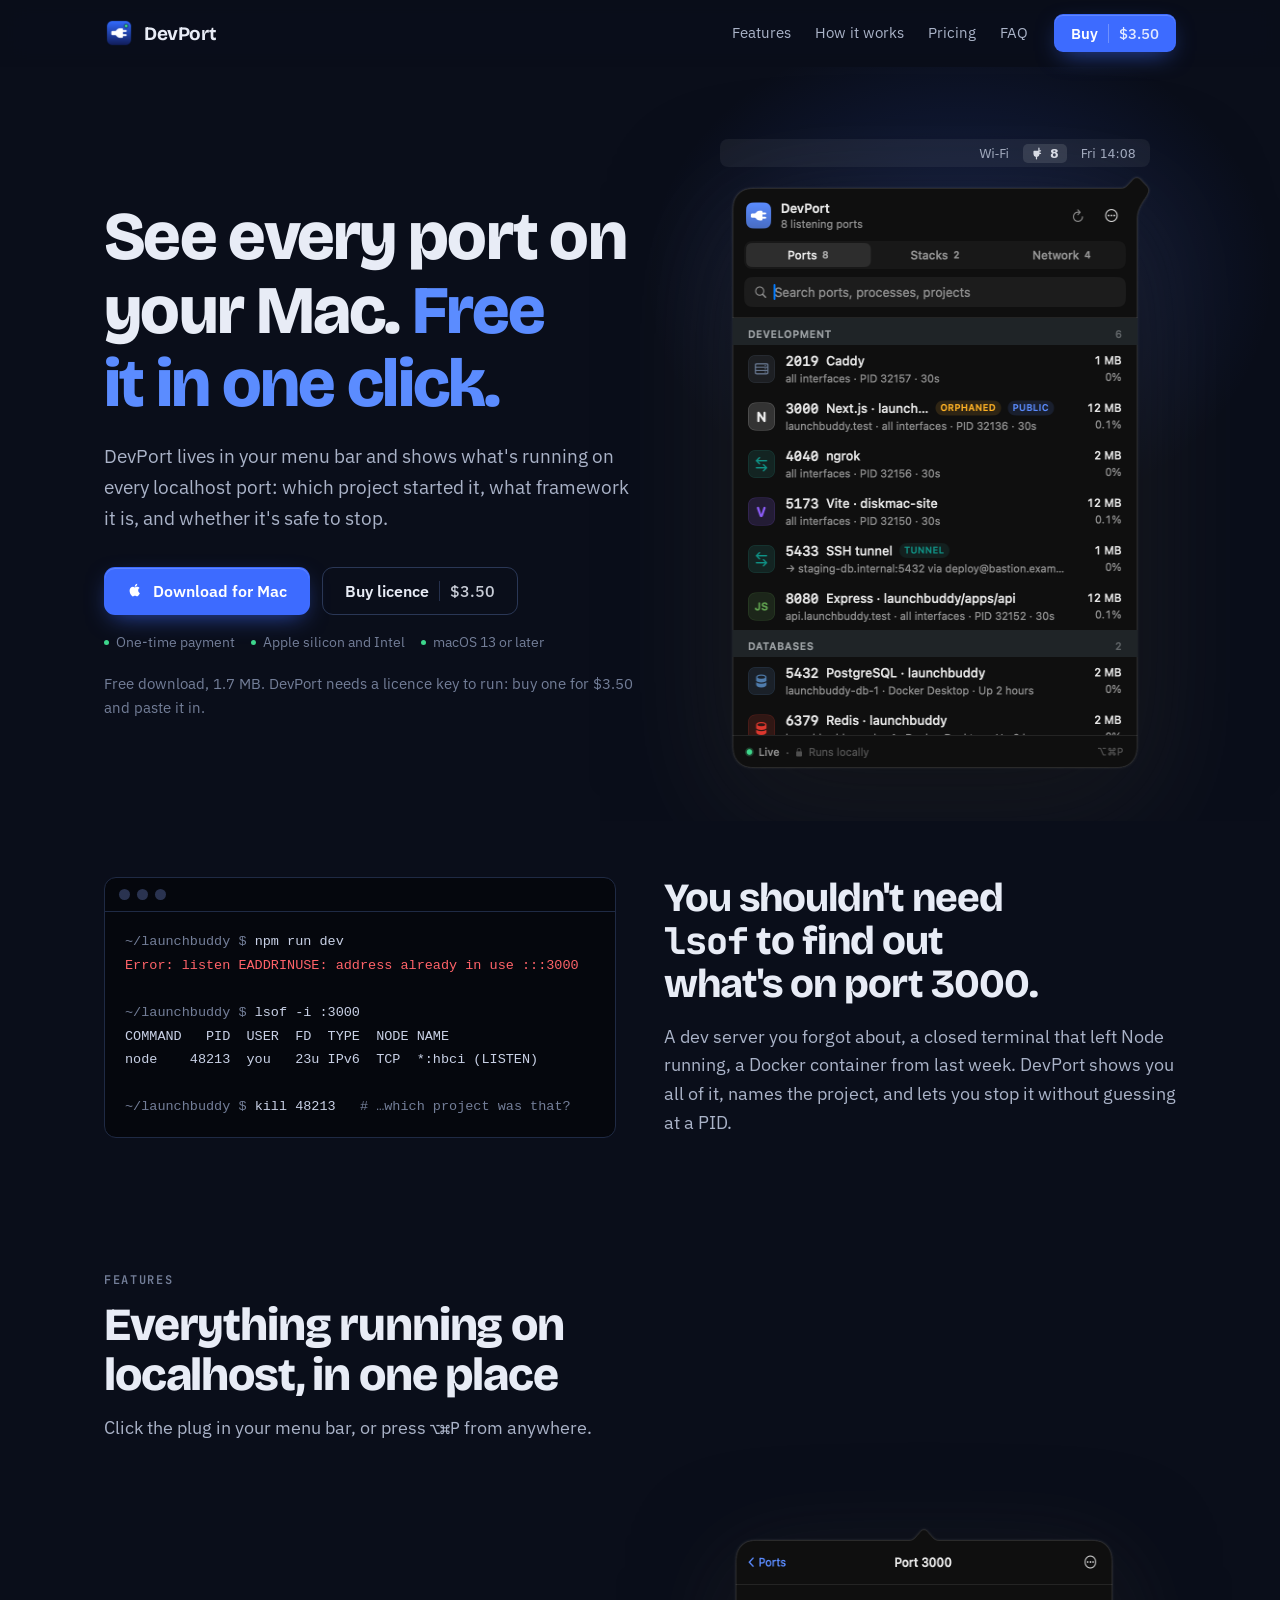
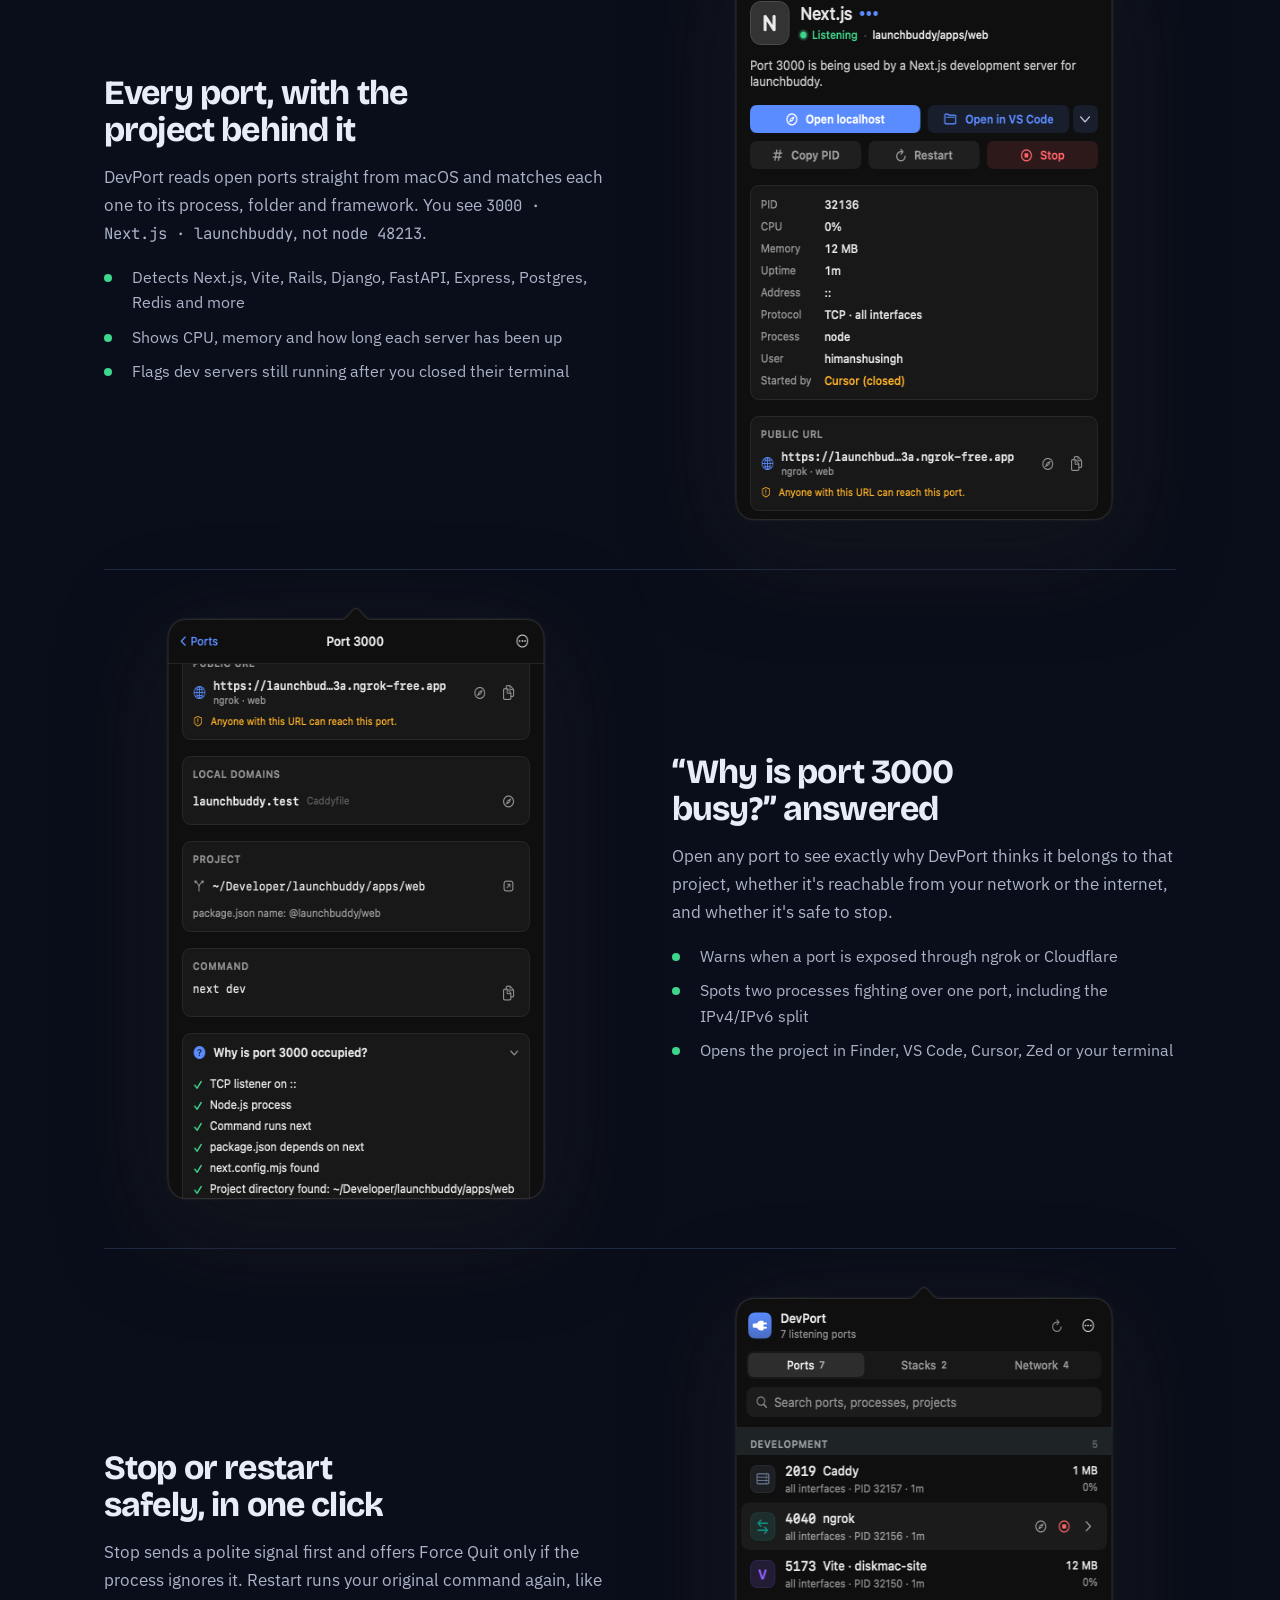
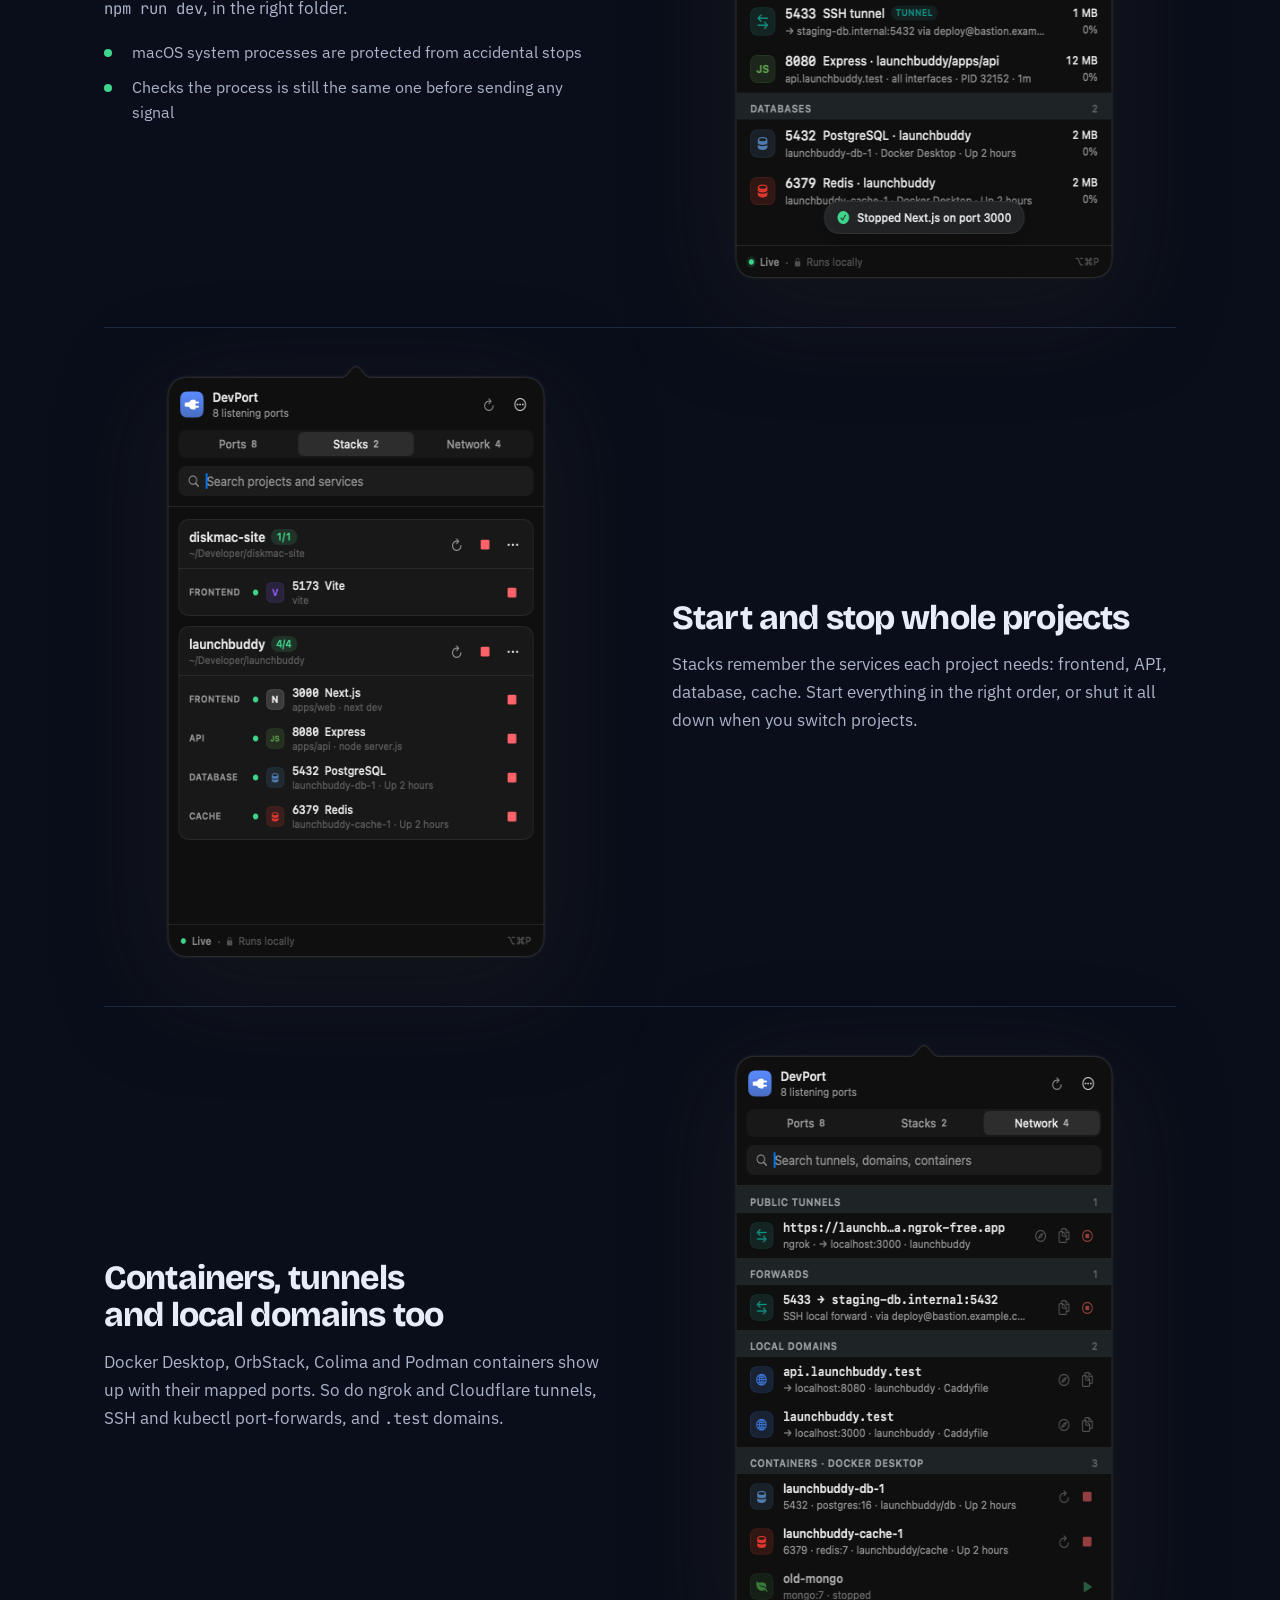
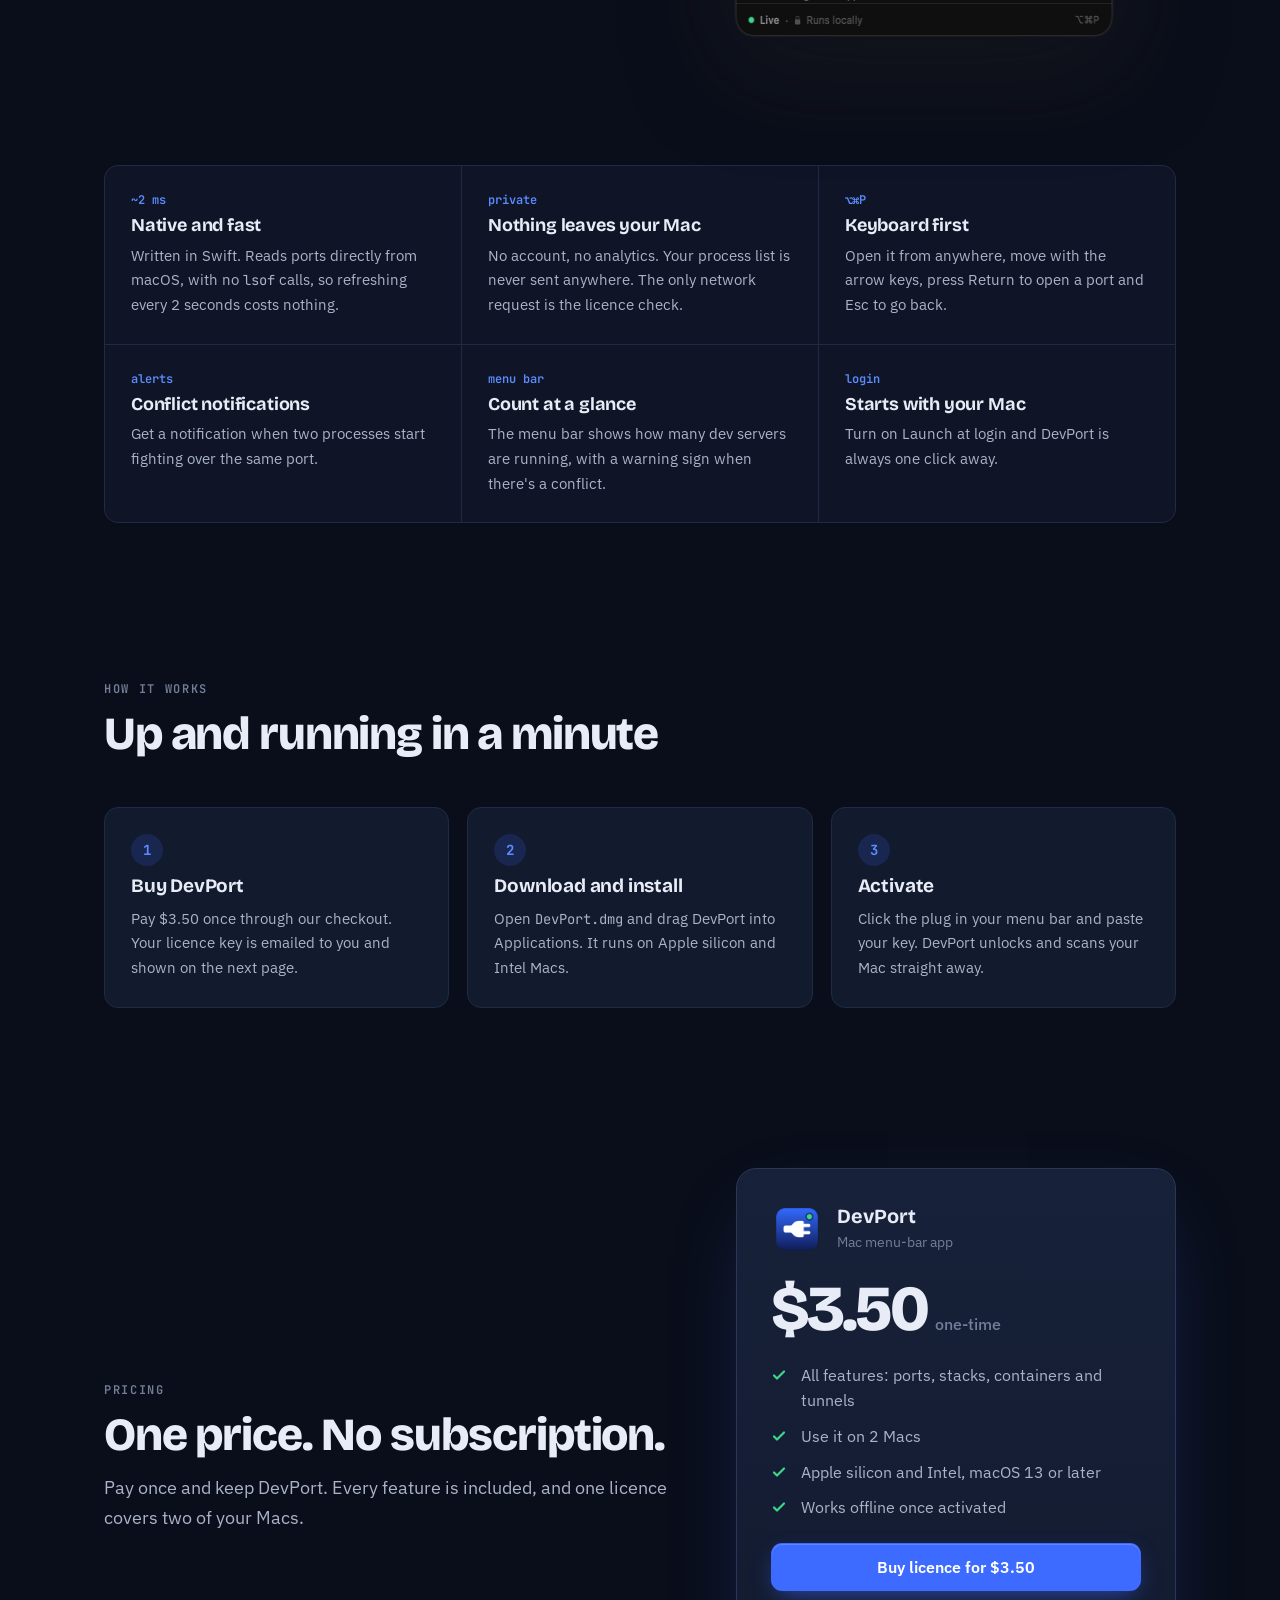
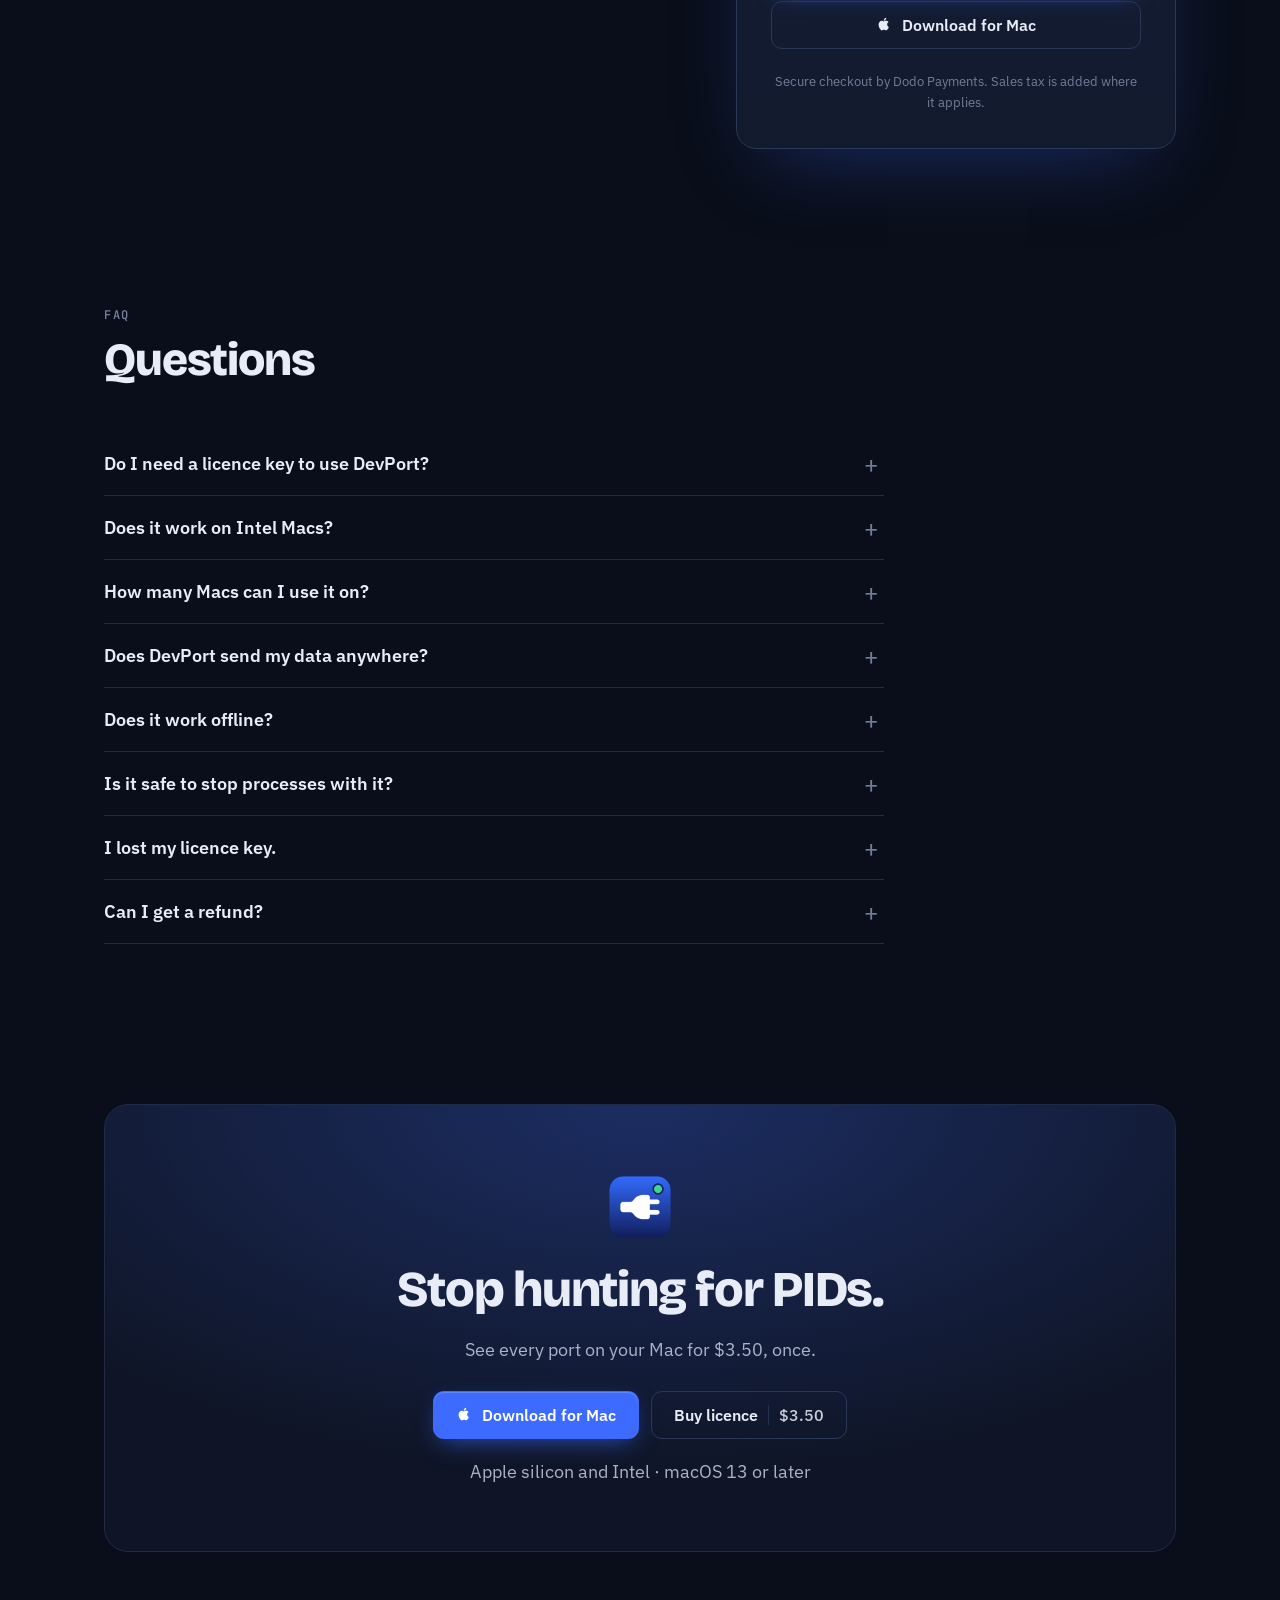
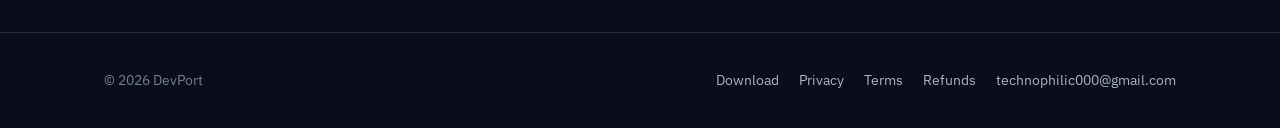
==== commit 88178fff: "Download for Mac as a CTA button in the hero, pricing card and final section Each sits next to Buy l" ====
--- a/index.html
+++ b/index.html
@@ -39,13 +39,13 @@
     <h1>See every port on your Mac. <em>Free it in one click.</em></h1>
     <p class="sub">DevPort lives in your menu bar and shows what's running on every localhost port: which project started it, what framework it is, and whether it's safe to stop.</p>
     <div class="cta-row">
-      <a class="btn btn-primary" data-buy href="https://checkout.dodopayments.com/buy/pdt_0NoQZXsQrLCafVXr53l5H">Buy DevPort <span class="price">$3.50 once</span></a>
-      <a class="btn btn-ghost" href="#features">See how it works</a>
+      <a class="btn btn-primary" href="/DevPort.dmg" download data-download><svg class="apple" width="16" height="16" viewBox="0 0 16 16" fill="currentColor" aria-hidden="true"><path d="M11.18 8.47c-.02-1.6 1.3-2.37 1.36-2.41-.74-1.09-1.9-1.24-2.31-1.25-.98-.1-1.92.58-2.42.58-.5 0-1.26-.57-2.08-.55a3.08 3.08 0 0 0-2.6 1.58c-1.12 1.94-.29 4.8.8 6.37.53.77 1.16 1.63 1.99 1.6.8-.03 1.1-.52 2.07-.52.96 0 1.24.52 2.08.5.86-.01 1.4-.78 1.93-1.55.6-.89.85-1.75.87-1.8-.02 0-1.67-.64-1.69-2.55ZM9.6 3.77c.44-.54.74-1.28.66-2.02-.64.03-1.41.43-1.87.96-.41.47-.77 1.23-.67 1.96.71.05 1.44-.36 1.88-.9Z"/></svg>Download for Mac</a>
+      <a class="btn btn-ghost" data-buy href="https://checkout.dodopayments.com/buy/pdt_0NoQZXsQrLCafVXr53l5H">Buy licence <span class="price">$3.50</span></a>
     </div>
     <div class="meta">
       <span>One-time payment</span><span>Apple silicon and Intel</span><span>macOS 13 or later</span>
     </div>
-    <p class="already">Already bought it? <a href="/DevPort.dmg" download>Download DevPort</a> and paste your key.</p>
+    <p class="already">Free download, 1.7 MB. DevPort needs a licence key to run: buy one for $3.50 and paste it in.</p>
   </div>
   <div class="shot">
     <div class="menubar-strip" aria-hidden="true">
@@ -175,7 +175,10 @@
       <li><svg width="16" height="16" viewBox="0 0 16 16" fill="none" stroke="currentColor" stroke-width="2.2" stroke-linecap="round" stroke-linejoin="round"><path d="M3 8.5l3 3 7-7"/></svg>Apple silicon and Intel, macOS 13 or later</li>
       <li><svg width="16" height="16" viewBox="0 0 16 16" fill="none" stroke="currentColor" stroke-width="2.2" stroke-linecap="round" stroke-linejoin="round"><path d="M3 8.5l3 3 7-7"/></svg>Works offline once activated</li>
     </ul>
-    <a class="btn btn-primary" data-buy href="https://checkout.dodopayments.com/buy/pdt_0NoQZXsQrLCafVXr53l5H">Buy DevPort for $3.50</a>
+    <div class="card-ctas">
+      <a class="btn btn-primary" data-buy href="https://checkout.dodopayments.com/buy/pdt_0NoQZXsQrLCafVXr53l5H">Buy licence for $3.50</a>
+      <a class="btn btn-ghost" href="/DevPort.dmg" download data-download><svg class="apple" width="16" height="16" viewBox="0 0 16 16" fill="currentColor" aria-hidden="true"><path d="M11.18 8.47c-.02-1.6 1.3-2.37 1.36-2.41-.74-1.09-1.9-1.24-2.31-1.25-.98-.1-1.92.58-2.42.58-.5 0-1.26-.57-2.08-.55a3.08 3.08 0 0 0-2.6 1.58c-1.12 1.94-.29 4.8.8 6.37.53.77 1.16 1.63 1.99 1.6.8-.03 1.1-.52 2.07-.52.96 0 1.24.52 2.08.5.86-.01 1.4-.78 1.93-1.55.6-.89.85-1.75.87-1.8-.02 0-1.67-.64-1.69-2.55ZM9.6 3.77c.44-.54.74-1.28.66-2.02-.64.03-1.41.43-1.87.96-.41.47-.77 1.23-.67 1.96.71.05 1.44-.36 1.88-.9Z"/></svg>Download for Mac</a>
+    </div>
     <p class="fine">Secure checkout by Dodo Payments. Sales tax is added where it applies.</p>
   </div>
 </div></section>
@@ -202,7 +205,11 @@
     <img src="/assets/icon.png" alt="">
     <h2 id="final-title">Stop hunting for PIDs.</h2>
     <p>See every port on your Mac for $3.50, once.</p>
-    <a class="btn btn-primary" data-buy href="https://checkout.dodopayments.com/buy/pdt_0NoQZXsQrLCafVXr53l5H">Buy DevPort <span class="price">$3.50</span></a>
+    <div class="cta-row" style="justify-content:center;margin-top:8px">
+      <a class="btn btn-primary" href="/DevPort.dmg" download data-download><svg class="apple" width="16" height="16" viewBox="0 0 16 16" fill="currentColor" aria-hidden="true"><path d="M11.18 8.47c-.02-1.6 1.3-2.37 1.36-2.41-.74-1.09-1.9-1.24-2.31-1.25-.98-.1-1.92.58-2.42.58-.5 0-1.26-.57-2.08-.55a3.08 3.08 0 0 0-2.6 1.58c-1.12 1.94-.29 4.8.8 6.37.53.77 1.16 1.63 1.99 1.6.8-.03 1.1-.52 2.07-.52.96 0 1.24.52 2.08.5.86-.01 1.4-.78 1.93-1.55.6-.89.85-1.75.87-1.8-.02 0-1.67-.64-1.69-2.55ZM9.6 3.77c.44-.54.74-1.28.66-2.02-.64.03-1.41.43-1.87.96-.41.47-.77 1.23-.67 1.96.71.05 1.44-.36 1.88-.9Z"/></svg>Download for Mac</a>
+      <a class="btn btn-ghost" data-buy href="https://checkout.dodopayments.com/buy/pdt_0NoQZXsQrLCafVXr53l5H">Buy licence <span class="price">$3.50</span></a>
+    </div>
+    <p class="already" style="margin-top:0">Apple silicon and Intel · macOS 13 or later</p>
   </div>
 </div></section>
 
--- a/styles.css
+++ b/styles.css
@@ -115,6 +115,9 @@
 .price-card li{display:grid;grid-template-columns:20px 1fr;gap:10px;font-size:15.5px;color:var(--ink-2)}
 .price-card li svg{margin-top:4px;color:var(--green)}
 .price-card .btn{width:100%}
+.card-ctas{display:grid;gap:10px}
+.btn .apple{margin-top:-2px}
+.btn-ghost .price{border-left-color:var(--rule-2)}
 .price-card .fine{font-size:13px;color:var(--ink-3);text-align:center}
 
 /* faq */
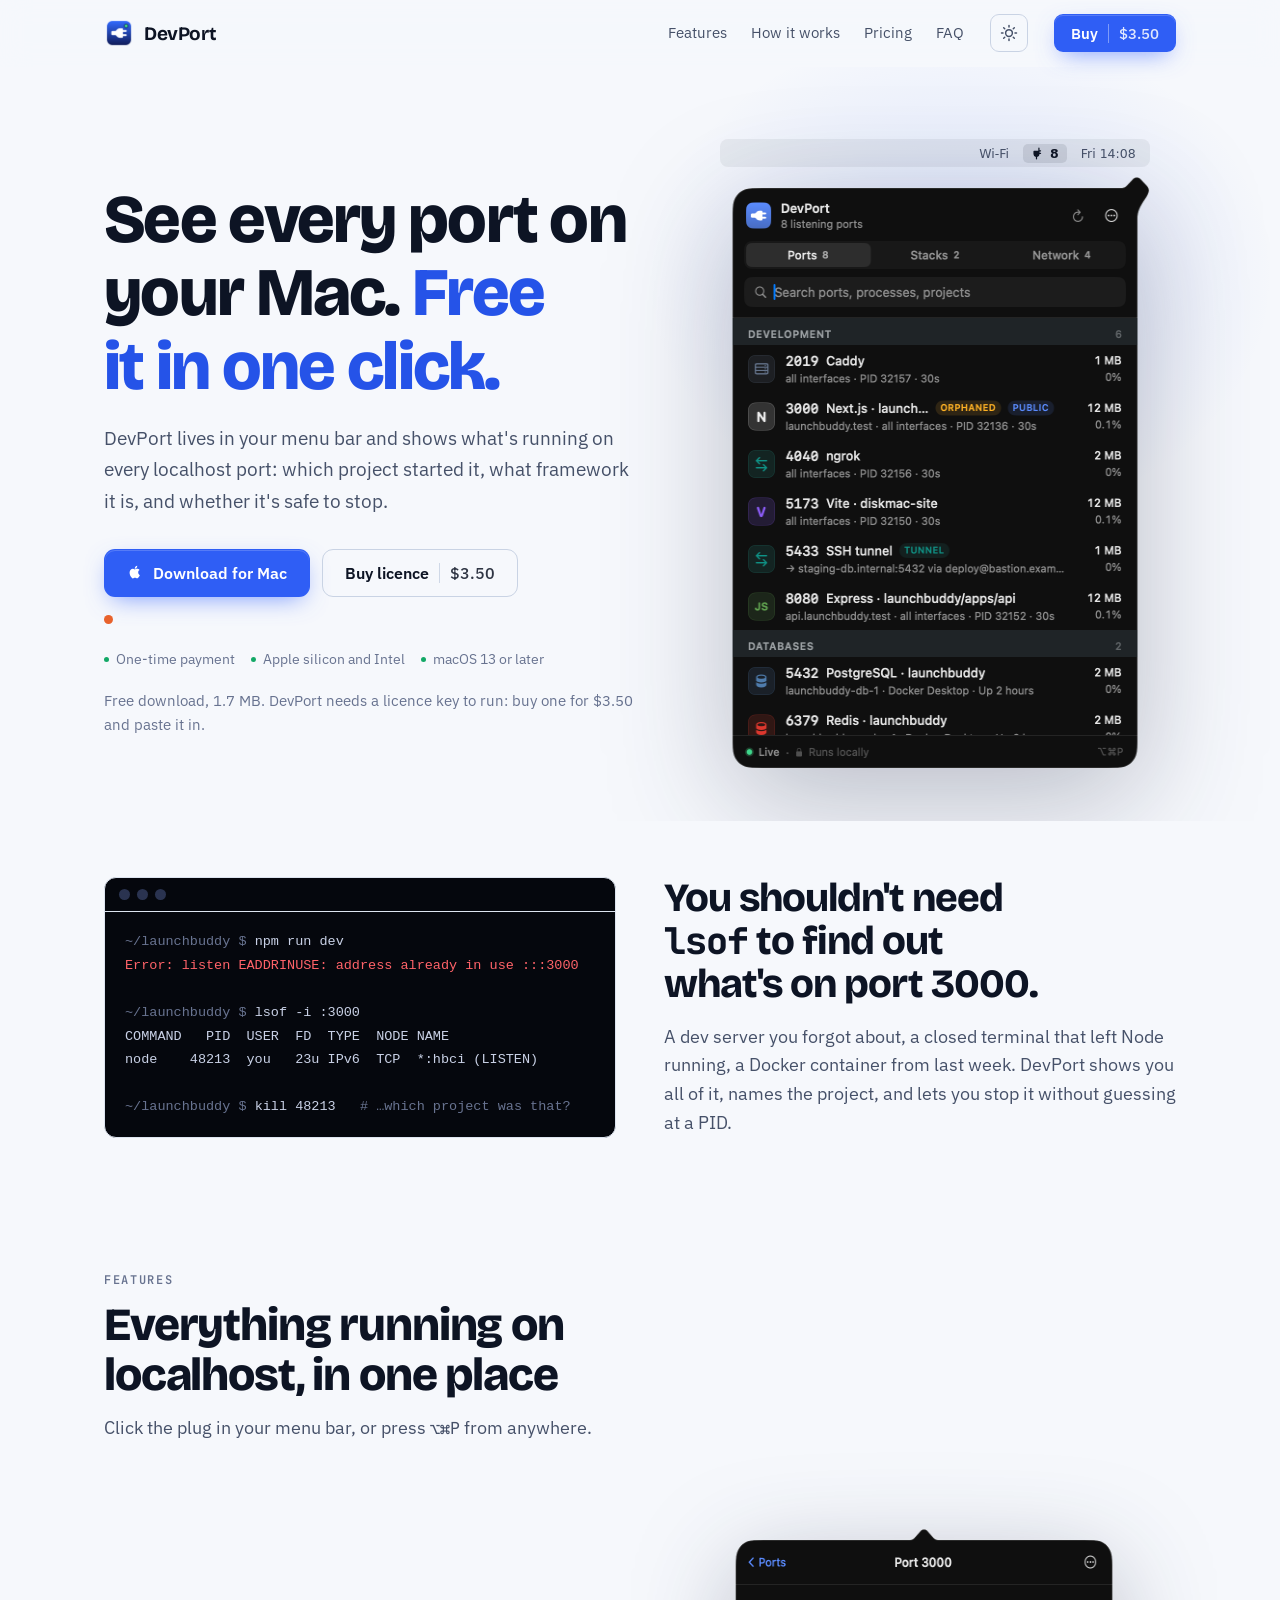
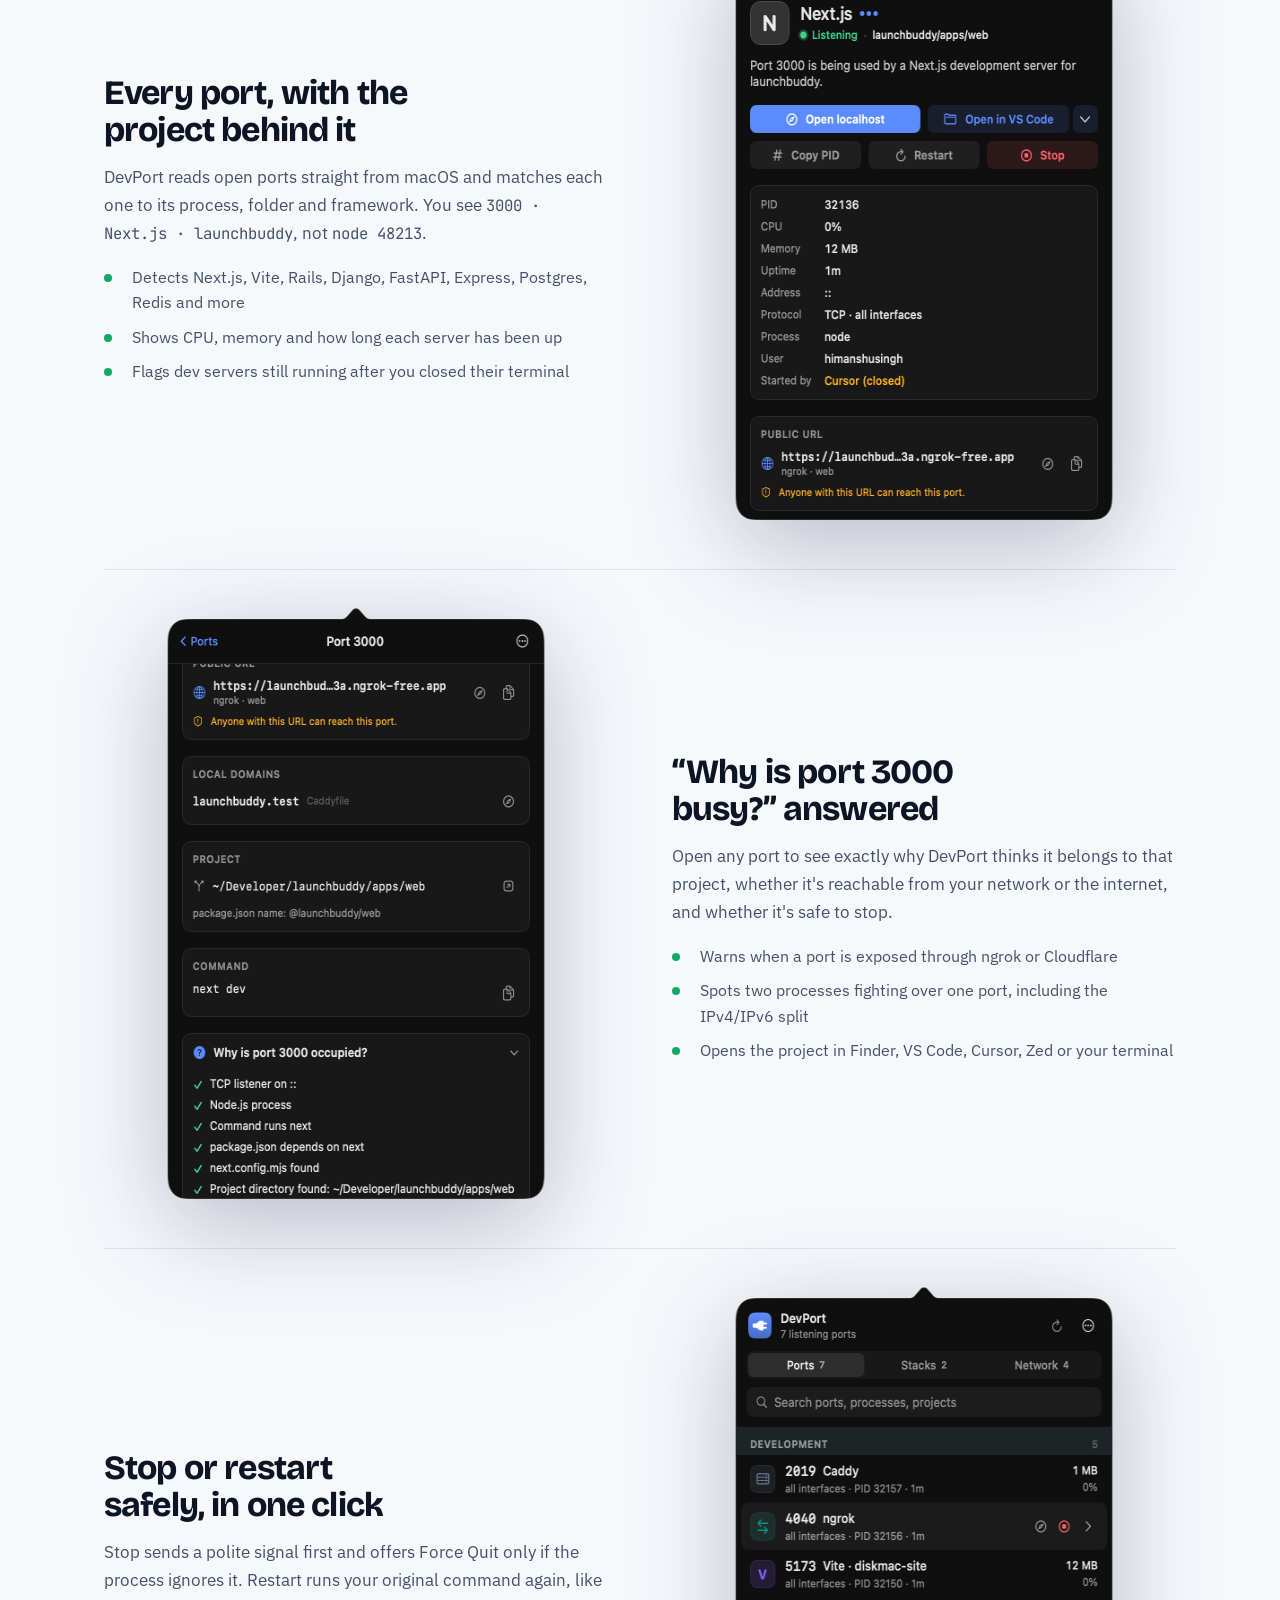
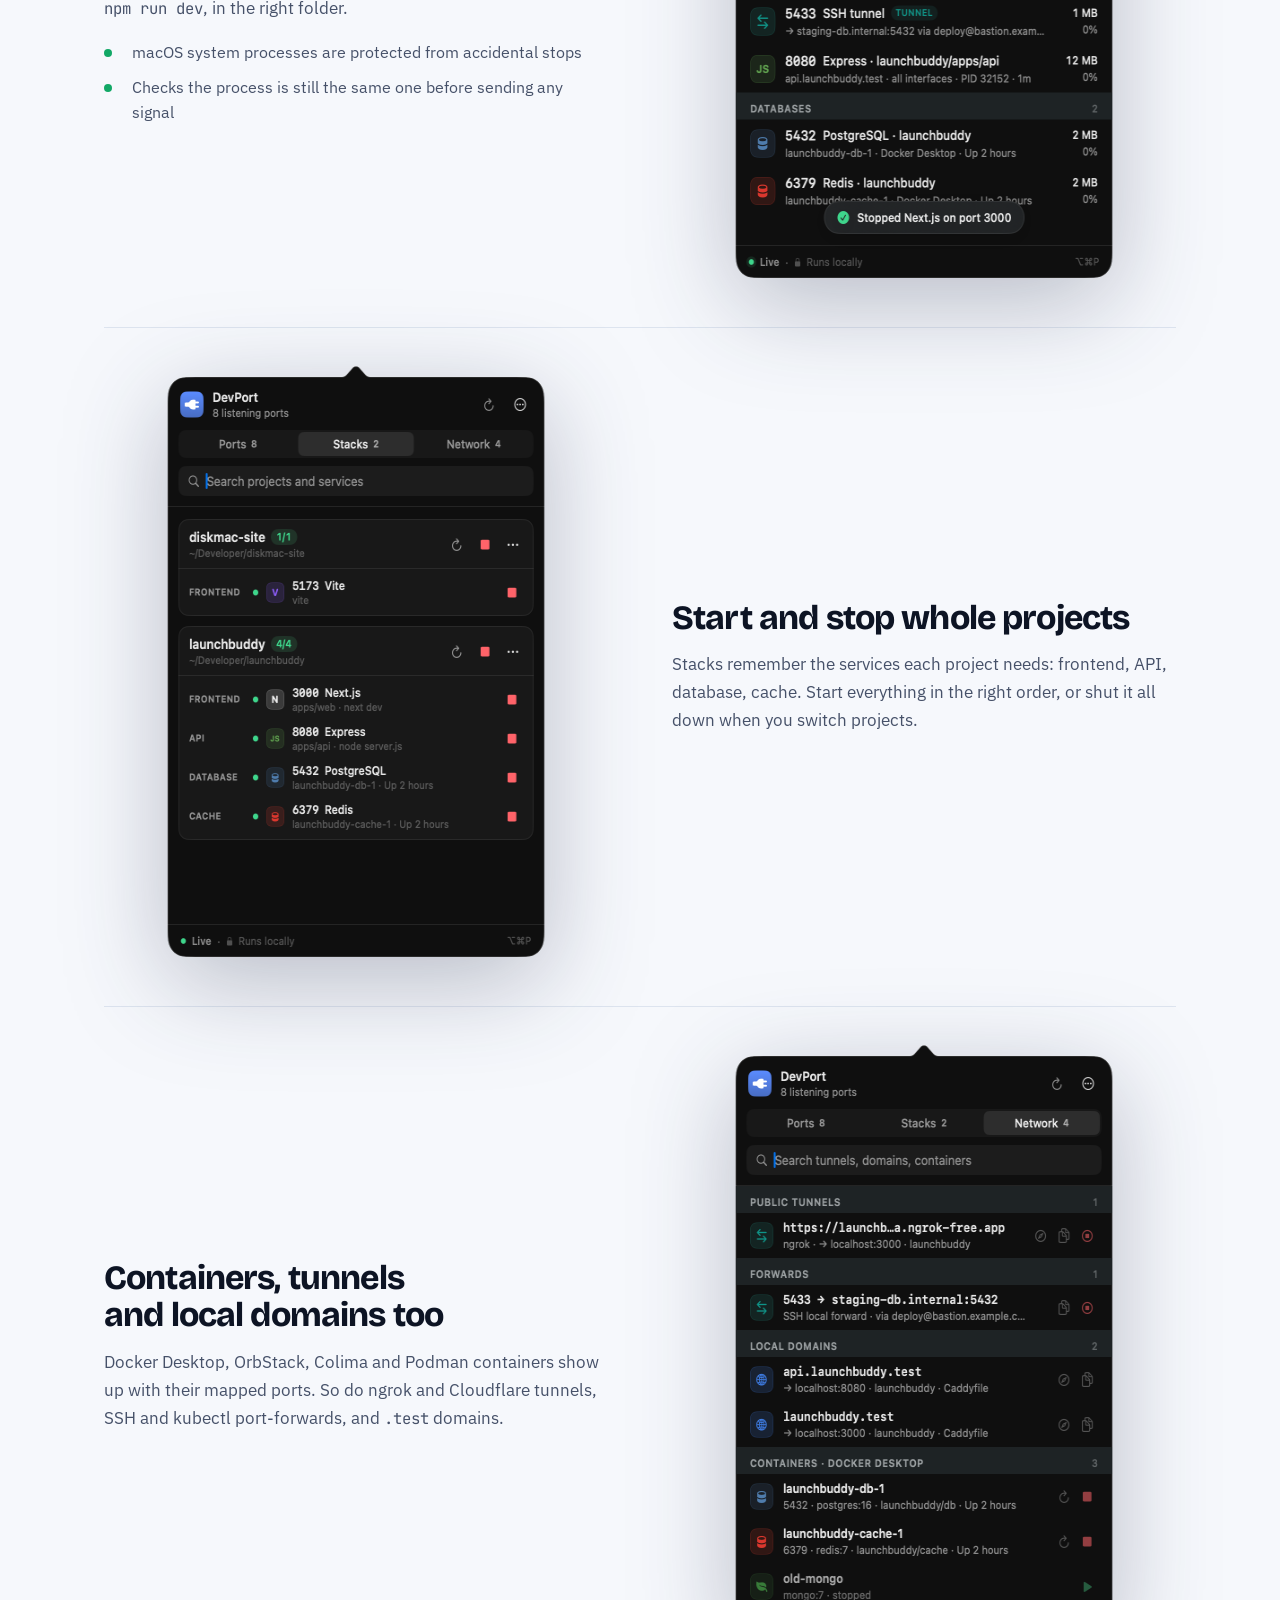
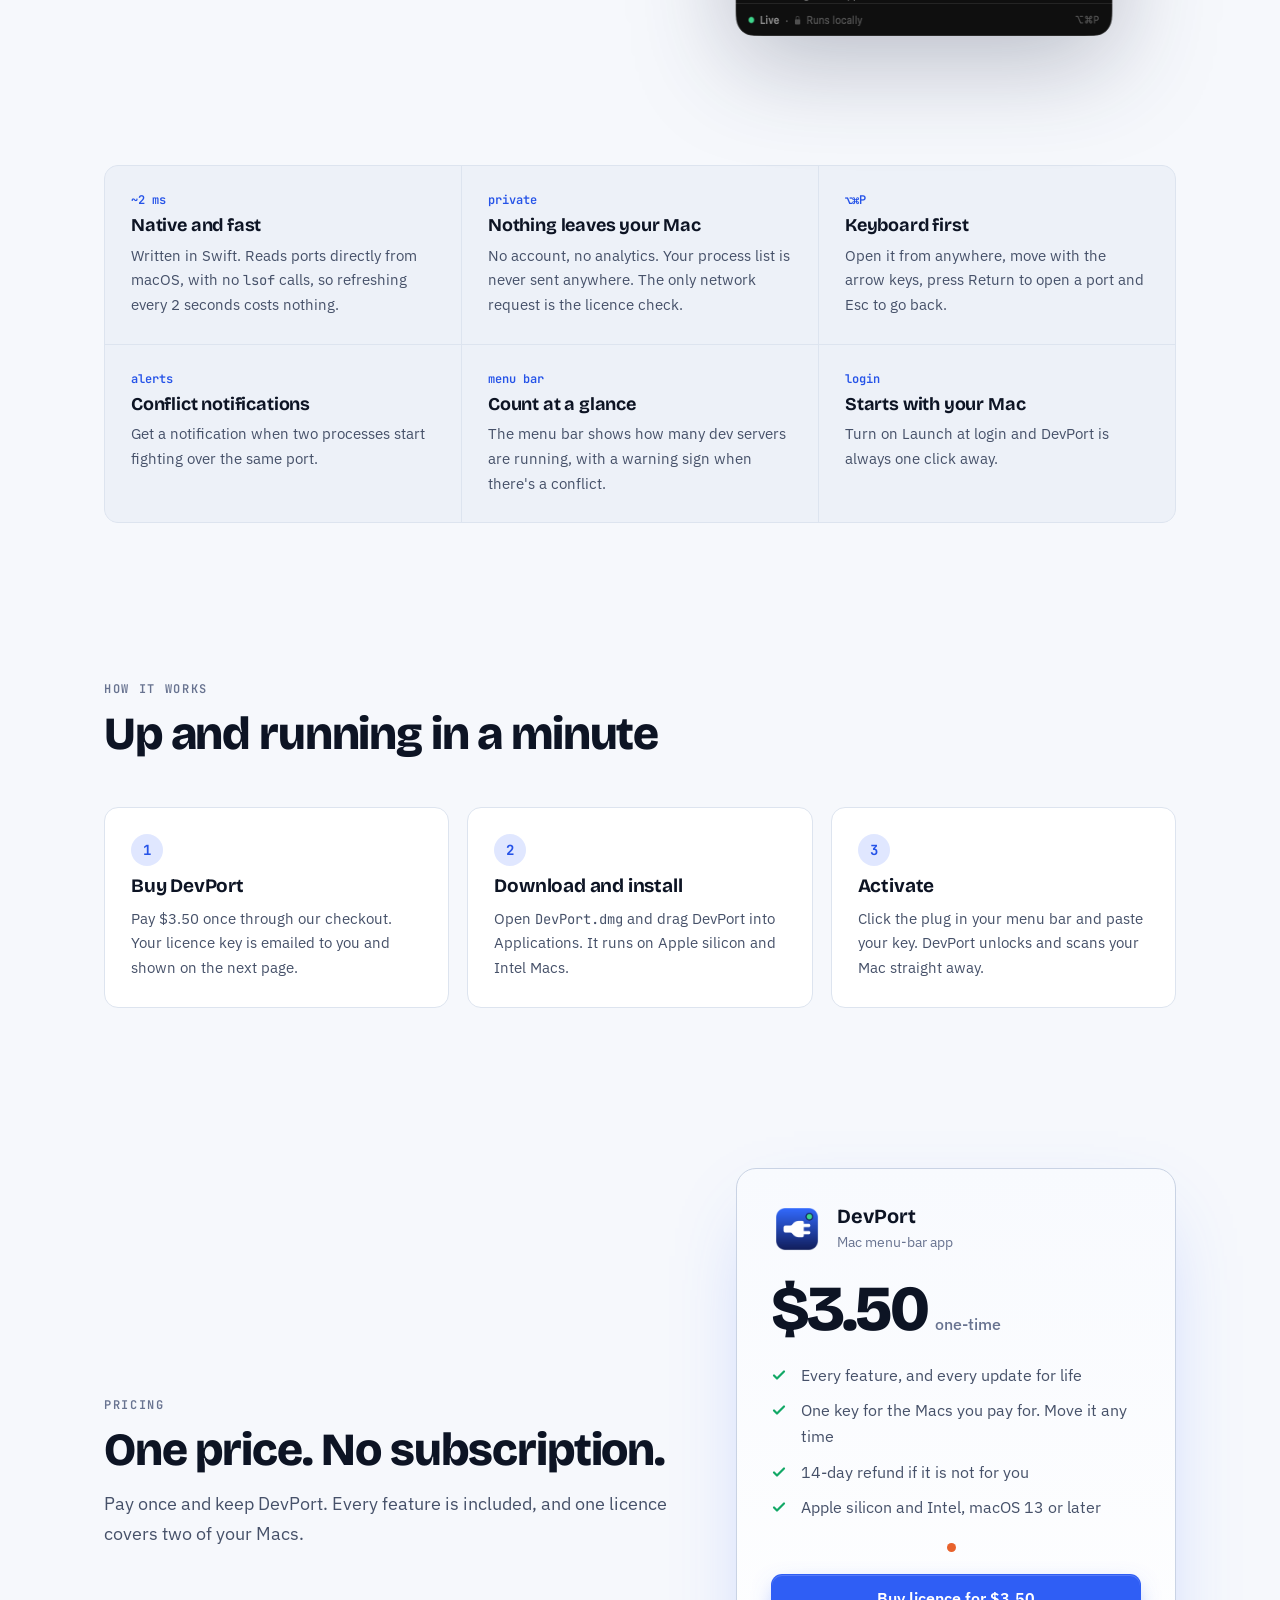
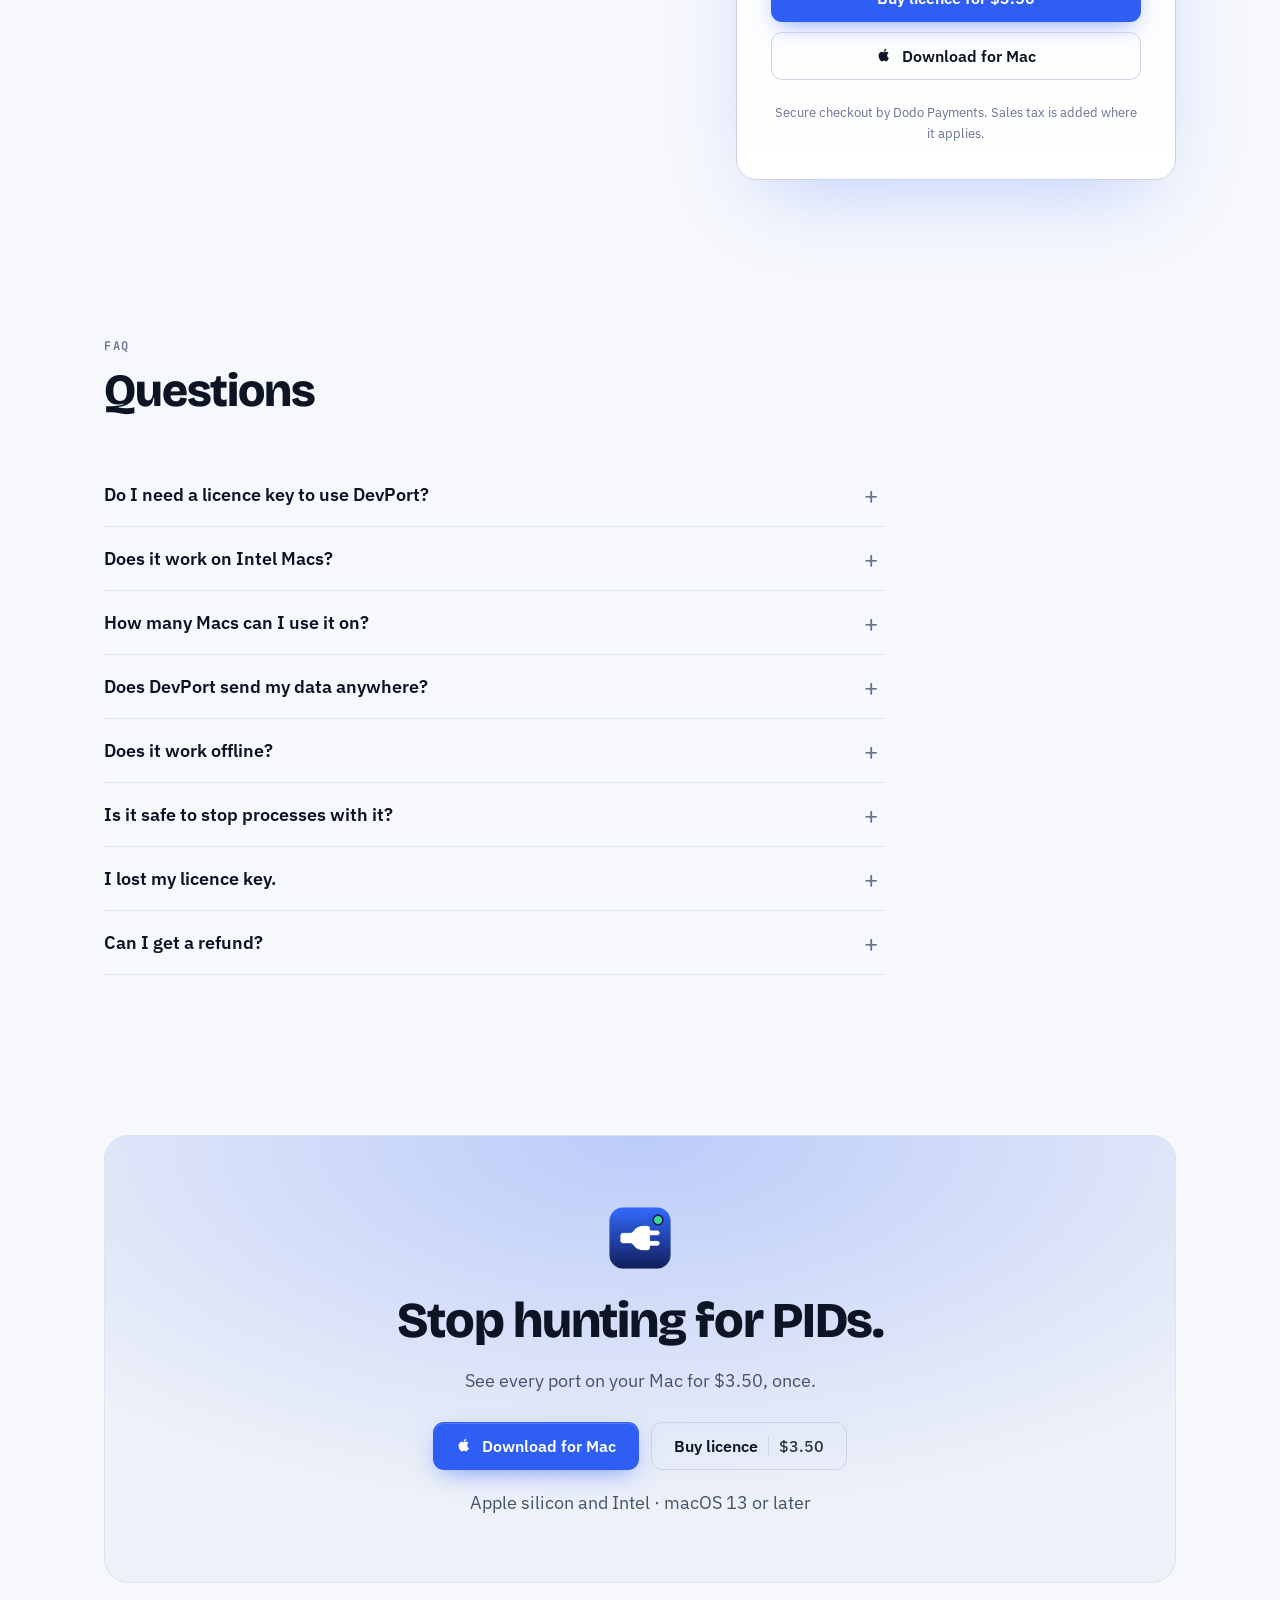
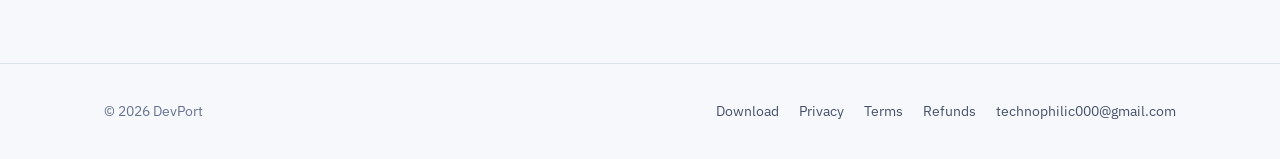
==== commit 3ad950ea: "Live launch-slot counter, $8 after 400, light/dark mode, DevPort 1.0.1 - /api/slots counts sold lice" ====
--- a/index.html
+++ b/index.html
@@ -17,9 +17,15 @@
 <link rel="preconnect" href="https://fonts.gstatic.com" crossorigin>
 <link rel="stylesheet" href="https://fonts.googleapis.com/css2?family=Bricolage+Grotesque:opsz,wght@12..96,600;12..96,700;12..96,800&family=IBM+Plex+Sans:wght@400;500;600&family=JetBrains+Mono:wght@400;600&display=swap">
 <link rel="stylesheet" href="/styles.css">
+<script>try{var t=localStorage.getItem("theme");if(t)document.documentElement.dataset.theme=t}catch(e){}</script>
+<script defer src="/site.js"></script>
+
 <script type="application/ld+json">
 {"@context":"https://schema.org","@type":"SoftwareApplication","name":"DevPort","operatingSystem":"macOS 13 or later","applicationCategory":"DeveloperApplication","offers":{"@type":"Offer","price":"3.50","priceCurrency":"USD"}}
 </script>
+<!-- Vercel Web Analytics (cookieless). Plain-HTML equivalent of <Analytics /> from @vercel/analytics. -->
+<script>window.va = window.va || function () { (window.vaq = window.vaq || []).push(arguments); };</script>
+<script defer src="/_vercel/insights/script.js"></script>
 </head>
 <body>
 
@@ -31,7 +37,8 @@
     <a href="#pricing">Pricing</a>
     <a href="#faq">FAQ</a>
   </div>
-  <a class="btn btn-primary btn-sm" data-buy href="https://checkout.dodopayments.com/buy/pdt_0NoQZXsQrLCafVXr53l5H">Buy <span class="price">$3.50</span></a>
+  <button class="theme-toggle" type="button" aria-label="Switch theme"><svg class="moon" viewBox="0 0 24 24" fill="none" stroke="currentColor" stroke-width="2" stroke-linecap="round" stroke-linejoin="round"><path d="M21 12.8A9 9 0 1 1 11.2 3a7 7 0 0 0 9.8 9.8z"/></svg><svg class="sun" viewBox="0 0 24 24" fill="none" stroke="currentColor" stroke-width="2" stroke-linecap="round"><circle cx="12" cy="12" r="4.5"/><path d="M12 2v2M12 20v2M4.9 4.9l1.4 1.4M17.7 17.7l1.4 1.4M2 12h2M20 12h2M4.9 19.1l1.4-1.4M17.7 6.3l1.4-1.4"/></svg></button>
+  <a class="btn btn-primary btn-sm" data-buy href="/api/checkout?from=web">Buy <span class="price" data-price>$3.50</span></a>
 </div></nav>
 
 <header class="hero"><div class="wrap">
@@ -40,12 +47,13 @@
     <p class="sub">DevPort lives in your menu bar and shows what's running on every localhost port: which project started it, what framework it is, and whether it's safe to stop.</p>
     <div class="cta-row">
       <a class="btn btn-primary" href="/DevPort.dmg" download data-download><svg class="apple" width="16" height="16" viewBox="0 0 16 16" fill="currentColor" aria-hidden="true"><path d="M11.18 8.47c-.02-1.6 1.3-2.37 1.36-2.41-.74-1.09-1.9-1.24-2.31-1.25-.98-.1-1.92.58-2.42.58-.5 0-1.26-.57-2.08-.55a3.08 3.08 0 0 0-2.6 1.58c-1.12 1.94-.29 4.8.8 6.37.53.77 1.16 1.63 1.99 1.6.8-.03 1.1-.52 2.07-.52.96 0 1.24.52 2.08.5.86-.01 1.4-.78 1.93-1.55.6-.89.85-1.75.87-1.8-.02 0-1.67-.64-1.69-2.55ZM9.6 3.77c.44-.54.74-1.28.66-2.02-.64.03-1.41.43-1.87.96-.41.47-.77 1.23-.67 1.96.71.05 1.44-.36 1.88-.9Z"/></svg>Download for Mac</a>
-      <a class="btn btn-ghost" data-buy href="https://checkout.dodopayments.com/buy/pdt_0NoQZXsQrLCafVXr53l5H">Buy licence <span class="price">$3.50</span></a>
-    </div>
+      <a class="btn btn-ghost" data-buy href="/api/checkout?from=web">Buy licence <span class="price" data-price>$3.50</span></a>
+    </div>
+    <p class="slots" data-slots hidden><i aria-hidden="true"></i><span></span></p>
     <div class="meta">
       <span>One-time payment</span><span>Apple silicon and Intel</span><span>macOS 13 or later</span>
     </div>
-    <p class="already">Free download, 1.7 MB. DevPort needs a licence key to run: buy one for $3.50 and paste it in.</p>
+    <p class="already">Free download, 1.7 MB. DevPort needs a licence key to run: buy one for <span data-price>$3.50</span> and paste it in.</p>
   </div>
   <div class="shot">
     <div class="menubar-strip" aria-hidden="true">
@@ -154,7 +162,7 @@
     <h2 id="how-title">Up and running in a minute</h2>
   </div>
   <div class="steps">
-    <div class="step"><span class="n">1</span><h3>Buy DevPort</h3><p>Pay $3.50 once through our checkout. Your licence key is emailed to you and shown on the next page.</p></div>
+    <div class="step"><span class="n">1</span><h3>Buy DevPort</h3><p>Pay <span data-price>$3.50</span> once through our checkout. Your licence key is emailed to you and shown on the next page.</p></div>
     <div class="step"><span class="n">2</span><h3>Download and install</h3><p>Open <code>DevPort.dmg</code> and drag DevPort into Applications. It runs on Apple silicon and Intel Macs.</p></div>
     <div class="step"><span class="n">3</span><h3>Activate</h3><p>Click the plug in your menu bar and paste your key. DevPort unlocks and scans your Mac straight away.</p></div>
   </div>
@@ -168,15 +176,16 @@
   </div>
   <div class="price-card">
     <div class="top"><img src="/assets/icon.png" alt=""><div><strong style="font:700 20px var(--display)">DevPort</strong><div style="color:var(--ink-3);font-size:14px">Mac menu-bar app</div></div></div>
-    <div class="amount">$3.50<small>one-time</small></div>
+    <div class="amount"><span data-price>$3.50</span><small>one-time</small><span class="was" data-was hidden>$3.50</span></div>
     <ul>
-      <li><svg width="16" height="16" viewBox="0 0 16 16" fill="none" stroke="currentColor" stroke-width="2.2" stroke-linecap="round" stroke-linejoin="round"><path d="M3 8.5l3 3 7-7"/></svg>All features: ports, stacks, containers and tunnels</li>
-      <li><svg width="16" height="16" viewBox="0 0 16 16" fill="none" stroke="currentColor" stroke-width="2.2" stroke-linecap="round" stroke-linejoin="round"><path d="M3 8.5l3 3 7-7"/></svg>Use it on 2 Macs</li>
+      <li><svg width="16" height="16" viewBox="0 0 16 16" fill="none" stroke="currentColor" stroke-width="2.2" stroke-linecap="round" stroke-linejoin="round"><path d="M3 8.5l3 3 7-7"/></svg>Every feature, and every update for life</li>
+      <li><svg width="16" height="16" viewBox="0 0 16 16" fill="none" stroke="currentColor" stroke-width="2.2" stroke-linecap="round" stroke-linejoin="round"><path d="M3 8.5l3 3 7-7"/></svg>One key for the Macs you pay for. Move it any time</li>
+      <li><svg width="16" height="16" viewBox="0 0 16 16" fill="none" stroke="currentColor" stroke-width="2.2" stroke-linecap="round" stroke-linejoin="round"><path d="M3 8.5l3 3 7-7"/></svg>14-day refund if it is not for you</li>
       <li><svg width="16" height="16" viewBox="0 0 16 16" fill="none" stroke="currentColor" stroke-width="2.2" stroke-linecap="round" stroke-linejoin="round"><path d="M3 8.5l3 3 7-7"/></svg>Apple silicon and Intel, macOS 13 or later</li>
-      <li><svg width="16" height="16" viewBox="0 0 16 16" fill="none" stroke="currentColor" stroke-width="2.2" stroke-linecap="round" stroke-linejoin="round"><path d="M3 8.5l3 3 7-7"/></svg>Works offline once activated</li>
     </ul>
+    <p class="slots" data-slots hidden><i aria-hidden="true"></i><span></span></p>
     <div class="card-ctas">
-      <a class="btn btn-primary" data-buy href="https://checkout.dodopayments.com/buy/pdt_0NoQZXsQrLCafVXr53l5H">Buy licence for $3.50</a>
+      <a class="btn btn-primary" data-buy href="/api/checkout?from=web"><span>Buy licence for <span data-price>$3.50</span></span></a>
       <a class="btn btn-ghost" href="/DevPort.dmg" download data-download><svg class="apple" width="16" height="16" viewBox="0 0 16 16" fill="currentColor" aria-hidden="true"><path d="M11.18 8.47c-.02-1.6 1.3-2.37 1.36-2.41-.74-1.09-1.9-1.24-2.31-1.25-.98-.1-1.92.58-2.42.58-.5 0-1.26-.57-2.08-.55a3.08 3.08 0 0 0-2.6 1.58c-1.12 1.94-.29 4.8.8 6.37.53.77 1.16 1.63 1.99 1.6.8-.03 1.1-.52 2.07-.52.96 0 1.24.52 2.08.5.86-.01 1.4-.78 1.93-1.55.6-.89.85-1.75.87-1.8-.02 0-1.67-.64-1.69-2.55ZM9.6 3.77c.44-.54.74-1.28.66-2.02-.64.03-1.41.43-1.87.96-.41.47-.77 1.23-.67 1.96.71.05 1.44-.36 1.88-.9Z"/></svg>Download for Mac</a>
     </div>
     <p class="fine">Secure checkout by Dodo Payments. Sales tax is added where it applies.</p>
@@ -204,10 +213,10 @@
   <div class="box">
     <img src="/assets/icon.png" alt="">
     <h2 id="final-title">Stop hunting for PIDs.</h2>
-    <p>See every port on your Mac for $3.50, once.</p>
+    <p>See every port on your Mac for <span data-price>$3.50</span>, once.</p>
     <div class="cta-row" style="justify-content:center;margin-top:8px">
       <a class="btn btn-primary" href="/DevPort.dmg" download data-download><svg class="apple" width="16" height="16" viewBox="0 0 16 16" fill="currentColor" aria-hidden="true"><path d="M11.18 8.47c-.02-1.6 1.3-2.37 1.36-2.41-.74-1.09-1.9-1.24-2.31-1.25-.98-.1-1.92.58-2.42.58-.5 0-1.26-.57-2.08-.55a3.08 3.08 0 0 0-2.6 1.58c-1.12 1.94-.29 4.8.8 6.37.53.77 1.16 1.63 1.99 1.6.8-.03 1.1-.52 2.07-.52.96 0 1.24.52 2.08.5.86-.01 1.4-.78 1.93-1.55.6-.89.85-1.75.87-1.8-.02 0-1.67-.64-1.69-2.55ZM9.6 3.77c.44-.54.74-1.28.66-2.02-.64.03-1.41.43-1.87.96-.41.47-.77 1.23-.67 1.96.71.05 1.44-.36 1.88-.9Z"/></svg>Download for Mac</a>
-      <a class="btn btn-ghost" data-buy href="https://checkout.dodopayments.com/buy/pdt_0NoQZXsQrLCafVXr53l5H">Buy licence <span class="price">$3.50</span></a>
+      <a class="btn btn-ghost" data-buy href="/api/checkout?from=web">Buy licence <span class="price" data-price>$3.50</span></a>
     </div>
     <p class="already" style="margin-top:0">Apple silicon and Intel · macOS 13 or later</p>
   </div>
@@ -224,20 +233,5 @@
   </div>
 </div></footer>
 
-<script>
-// Checkout returns to /thanks, which shows the licence key and the download.
-(function () {
-  if (!/^https?:$/.test(location.protocol)) return;
-  var back = location.origin + "/thanks";
-  document.querySelectorAll("a[data-buy]").forEach(function (a) {
-    var url = new URL(a.href);
-    url.searchParams.set("quantity", "1");
-    url.searchParams.set("redirect_url", back);
-    a.href = url.toString();
-  });
-})();
-var nav = document.getElementById("nav");
-addEventListener("scroll", function () { nav.classList.toggle("scrolled", scrollY > 8); }, { passive: true });
-</script>
 </body>
 </html>
--- a/styles.css
+++ b/styles.css
@@ -10,7 +10,29 @@
   --body:"IBM Plex Sans",ui-sans-serif,system-ui,-apple-system,sans-serif;
   --mono:"JetBrains Mono",ui-monospace,SFMono-Regular,Menlo,monospace;
   --radius:14px;
+  --nav-bg:rgba(10,14,26,.8); --strip-bg:rgba(255,255,255,.06); --strip-chip:rgba(255,255,255,.12);
+  --price-rule:rgba(255,255,255,.3); --shot-shadow:rgba(0,0,0,.55); --glow:rgba(61,107,255,.22);
+  --orange:#FF7A45;
   color-scheme:dark;
+}
+/* Light palette: follows the Mac's setting unless the visitor picked a theme. */
+@media (prefers-color-scheme:light){:root:not([data-theme="dark"]){
+  --bg:#F6F8FC; --bg-2:#EDF1F8; --card:#FFFFFF; --card-2:#F8FAFE;
+  --ink:#0D1424; --ink-2:#465169; --ink-3:#687390;
+  --rule:#DDE4EF; --rule-2:#C9D3E4;
+  --blue:#2F5EF5; --blue-2:#2553E8; --green:#12A866; --orange:#E8622C;
+  --nav-bg:rgba(246,248,252,.82); --strip-bg:rgba(13,20,36,.06); --strip-chip:rgba(13,20,36,.1);
+  --price-rule:rgba(255,255,255,.45); --shot-shadow:rgba(20,30,60,.28); --glow:rgba(61,107,255,.14);
+  color-scheme:light;
+}}
+:root[data-theme="light"]{
+  --bg:#F6F8FC; --bg-2:#EDF1F8; --card:#FFFFFF; --card-2:#F8FAFE;
+  --ink:#0D1424; --ink-2:#465169; --ink-3:#687390;
+  --rule:#DDE4EF; --rule-2:#C9D3E4;
+  --blue:#2F5EF5; --blue-2:#2553E8; --green:#12A866; --orange:#E8622C;
+  --nav-bg:rgba(246,248,252,.82); --strip-bg:rgba(13,20,36,.06); --strip-chip:rgba(13,20,36,.1);
+  --price-rule:rgba(255,255,255,.45); --shot-shadow:rgba(20,30,60,.28); --glow:rgba(61,107,255,.14);
+  color-scheme:light;
 }
 *{box-sizing:border-box}
 html{scroll-behavior:smooth;scroll-padding-top:80px}
@@ -33,10 +55,10 @@
 .btn-ghost{background:transparent;color:var(--ink);border-color:var(--rule-2)}
 .btn-ghost:hover{background:var(--card)}
 .btn-sm{height:38px;padding:0 16px;font-size:14.5px;border-radius:9px}
-.btn .price{font-weight:500;opacity:.85;padding-left:10px;border-left:1px solid rgba(255,255,255,.3)}
+.btn .price{font-weight:500;opacity:.85;padding-left:10px;border-left:1px solid var(--price-rule)}
 
 /* nav */
-nav{position:sticky;top:0;z-index:10;background:rgba(10,14,26,.8);backdrop-filter:saturate(1.4) blur(14px);-webkit-backdrop-filter:saturate(1.4) blur(14px);border-bottom:1px solid transparent;transition:border-color .2s}
+nav{position:sticky;top:0;z-index:10;background:var(--nav-bg);backdrop-filter:saturate(1.4) blur(14px);-webkit-backdrop-filter:saturate(1.4) blur(14px);border-bottom:1px solid transparent;transition:border-color .2s}
 nav.scrolled{border-bottom-color:var(--rule)}
 nav .wrap{display:flex;align-items:center;gap:26px;height:66px}
 .brand{display:flex;align-items:center;gap:10px;font:700 19px var(--display);color:var(--ink);letter-spacing:-.02em}
@@ -48,7 +70,7 @@
 
 /* hero */
 .hero{padding-block:72px 40px;position:relative;overflow:hidden}
-.hero::before{content:"";position:absolute;inset:-20% -10% auto 40%;height:720px;background:radial-gradient(closest-side,rgba(61,107,255,.22),transparent 70%);pointer-events:none}
+.hero::before{content:"";position:absolute;inset:-20% -10% auto 40%;height:720px;background:radial-gradient(closest-side,var(--glow),transparent 70%);pointer-events:none}
 .hero .wrap{display:grid;grid-template-columns:minmax(0,1.05fr) minmax(0,.95fr);gap:56px;align-items:center;position:relative}
 .hero h1{font-size:clamp(42px,6vw,68px);font-weight:800}
 .hero h1 em{font-style:normal;color:var(--blue-2)}
@@ -59,9 +81,9 @@
 .meta span::before{content:"";width:5px;height:5px;border-radius:50%;background:var(--green)}
 .already{margin-top:18px;font-size:14.5px;color:var(--ink-3)}
 .shot{position:relative;justify-self:center;max-width:430px;width:100%}
-.shot img{filter:drop-shadow(0 30px 60px rgba(0,0,0,.55)) drop-shadow(0 0 1px rgba(255,255,255,.2))}
-.menubar-strip{display:flex;justify-content:flex-end;align-items:center;gap:14px;height:28px;padding-inline:14px;margin-bottom:8px;border-radius:8px;background:rgba(255,255,255,.06);font:500 12.5px -apple-system,system-ui,sans-serif;color:var(--ink-2)}
-.menubar-strip b{color:var(--ink);font-weight:600;display:inline-flex;gap:6px;align-items:center;background:rgba(255,255,255,.12);padding:2px 8px;border-radius:5px}
+.shot img{filter:drop-shadow(0 30px 60px var(--shot-shadow)) drop-shadow(0 0 1px rgba(255,255,255,.2))}
+.menubar-strip{display:flex;justify-content:flex-end;align-items:center;gap:14px;height:28px;padding-inline:14px;margin-bottom:8px;border-radius:8px;background:var(--strip-bg);font:500 12.5px -apple-system,system-ui,sans-serif;color:var(--ink-2)}
+.menubar-strip b{color:var(--ink);font-weight:600;display:inline-flex;gap:6px;align-items:center;background:var(--strip-chip);padding:2px 8px;border-radius:5px}
 .menubar-strip svg{width:13px;height:13px}
 
 /* terminal problem strip */
@@ -89,7 +111,7 @@
 .feature li{display:grid;grid-template-columns:18px 1fr;gap:10px;color:var(--ink-2);font-size:15.5px}
 .feature li::before{content:"";width:8px;height:8px;margin-top:9px;border-radius:50%;background:var(--green)}
 .feature .pic{justify-self:center;max-width:400px;width:100%}
-.feature .pic img{filter:drop-shadow(0 24px 50px rgba(0,0,0,.5)) drop-shadow(0 0 1px rgba(255,255,255,.18))}
+.feature .pic img{filter:drop-shadow(0 24px 50px var(--shot-shadow)) drop-shadow(0 0 1px rgba(255,255,255,.18))}
 
 .grid{display:grid;grid-template-columns:repeat(3,minmax(0,1fr));gap:1px;background:var(--rule);border:1px solid var(--rule);border-radius:var(--radius);overflow:hidden}
 .grid div{background:var(--bg-2);padding:26px;display:grid;gap:8px;align-content:start}
@@ -153,7 +175,9 @@
 .page .updated{color:var(--ink-3);font-size:14px}
 
 .keybox{display:flex;gap:10px;align-items:center;background:#05070D;border:1px solid var(--rule-2);border-radius:12px;padding:14px 16px;margin-top:10px}
-.keybox code{flex:1;font-size:15px;color:var(--ink);word-break:break-all}
+.keybox code{flex:1;font-size:15px;color:#E8ECF6;word-break:break-all}
+.keybox .btn{color:#E8ECF6;border-color:#2A3756}
+.keybox .btn:hover{background:#172139}
 .card{background:var(--card);border:1px solid var(--rule);border-radius:var(--radius);padding:26px;margin-top:22px}
 .card h2{margin-top:0}
 
@@ -172,3 +196,23 @@
   section{padding-block:56px}
 }
 @media (prefers-reduced-motion:reduce){*{transition:none!important;scroll-behavior:auto!important}}
+
+/* theme toggle */
+.theme-toggle{display:grid;place-items:center;width:38px;height:38px;border-radius:9px;border:1px solid var(--rule-2);background:transparent;color:var(--ink-2);cursor:pointer}
+.theme-toggle:hover{color:var(--ink);background:var(--card)}
+.theme-toggle svg{width:18px;height:18px}
+.theme-toggle .sun{display:none}
+:root[data-theme="light"] .theme-toggle .sun{display:block}
+:root[data-theme="light"] .theme-toggle .moon{display:none}
+@media (prefers-color-scheme:light){:root:not([data-theme="dark"]) .theme-toggle .sun{display:block}:root:not([data-theme="dark"]) .theme-toggle .moon{display:none}}
+/* The links push the toggle right; on phones they are hidden, so the toggle does it. */
+@media (max-width:900px){nav .theme-toggle{margin-left:auto}}
+
+/* launch-slot counter */
+.slots{display:inline-flex;align-items:center;gap:10px;font-size:15px;color:var(--ink-2);margin-top:18px}
+.slots i{width:9px;height:9px;border-radius:50%;background:var(--orange);box-shadow:0 0 0 0 var(--orange);animation:pulse 2s ease-out infinite;flex:none}
+.slots b{color:var(--ink);font-weight:600;font-variant-numeric:tabular-nums}
+.price-card .slots{margin-top:0;justify-content:center;font-size:14px}
+.price-card .was{font:500 22px var(--body);color:var(--ink-3);text-decoration:line-through;letter-spacing:0;margin-left:10px}
+@keyframes pulse{0%{box-shadow:0 0 0 0 color-mix(in srgb,var(--orange) 55%,transparent)}70%{box-shadow:0 0 0 8px transparent}100%{box-shadow:0 0 0 0 transparent}}
+@media (prefers-reduced-motion:reduce){.slots i{animation:none}}
